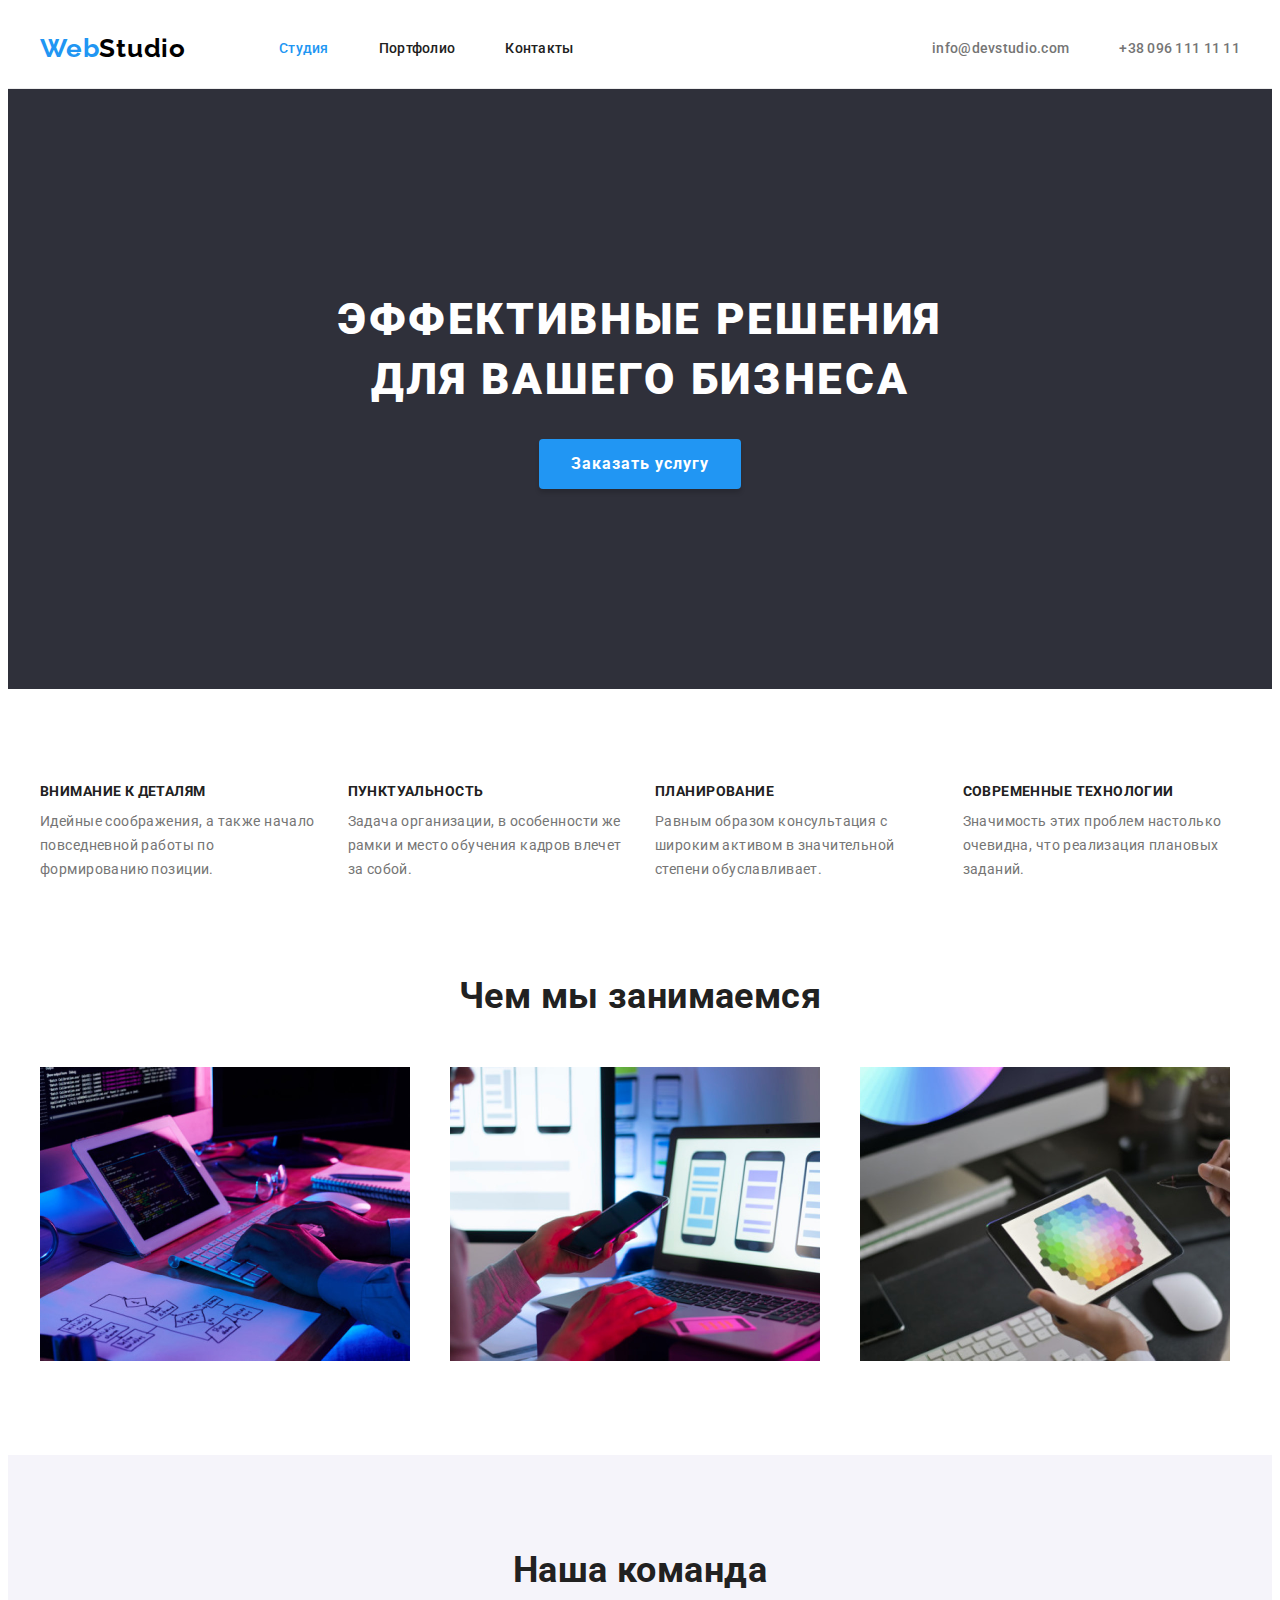
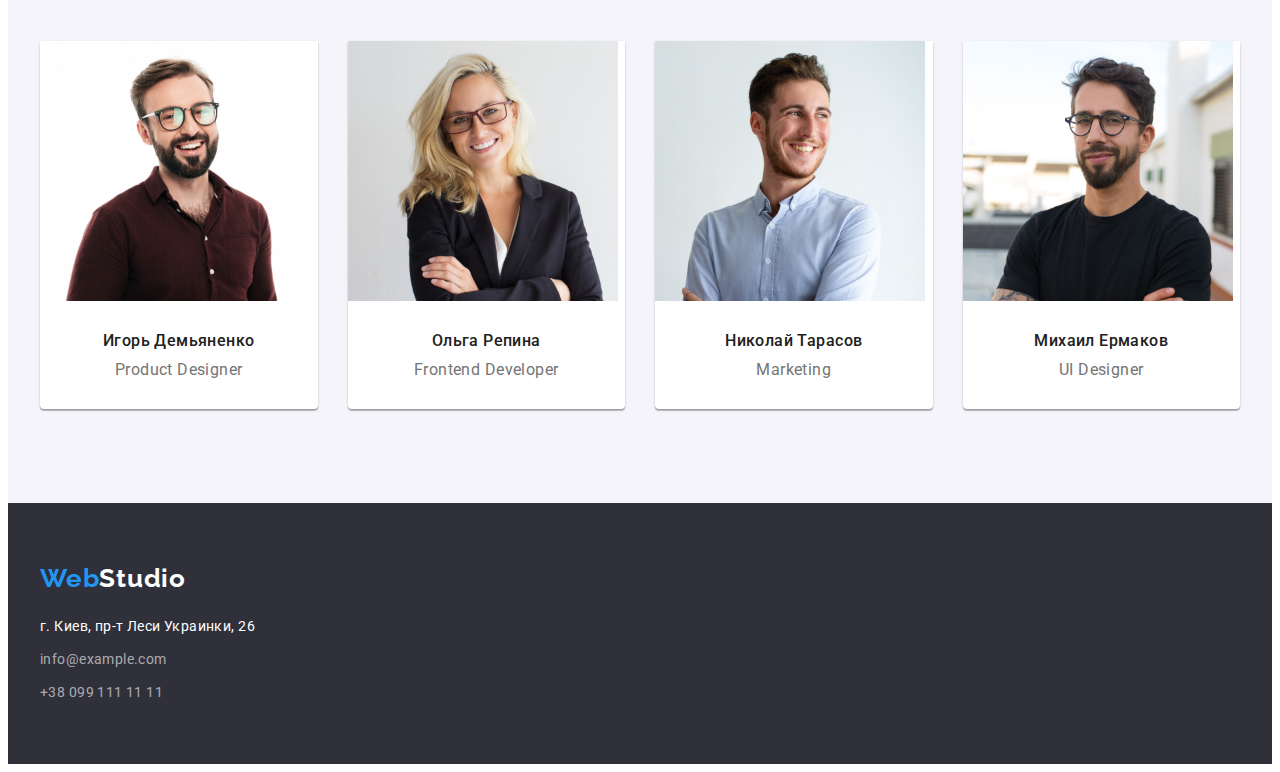
==== index.html @ 58a0e92a "Initial commit" ====
<!DOCTYPE html>
<html lang="ru">
  <head>
    <meta charset="UTF-8" />
    <meta http-equiv="X-UA-Compatible" content="IE=edge" />
    <meta name="viewport" content="width=device-width, initial-scale=1.0" />
    <title>WebStudio</title>
    <!-- Fonts -->
    <link rel="preconnect" href="https://fonts.googleapis.com" />
    <link rel="preconnect" href="https://fonts.gstatic.com" crossorigin />
    <link
      href="https://fonts.googleapis.com/css2?family=Raleway:wght@700&family=Roboto:wght@400;500;700;900&display=swap"
      rel="stylesheet"
    />
    <!-- Normalize -->
    <link
      rel="stylesheet"
      href="https://cdnjs.cloudflare.com/ajax/libs/modern-normalize/1.1.0/modern-normalize.min.css"
      integrity="sha512-wpPYUAdjBVSE4KJnH1VR1HeZfpl1ub8YT/NKx4PuQ5NmX2tKuGu6U/JRp5y+Y8XG2tV+wKQpNHVUX03MfMFn9Q=="
      crossorigin="anonymous"
      referrerpolicy="no-referrer"
    />
    <!-- Custom styles -->
    <link rel="stylesheet" href="./css/styles.css" />
  </head>
  <body>
    <!-- Header section -->
    <header class="header">
      <div class="container header-container">
        <a href="./index.html" lang="en" class="logo link"
          >Web<span class="logo-black">Studio</span></a
        >
        <nav class="header-nav">
          <ul class="nav-list list">
            <li class="header-item">
              <a href="./index.html" class="header-link header-link-current link">Студия</a>
            </li>
            <li class="header-item">
              <a href="./portfolio.html" class="header-link link">Портфолио</a>
            </li>
            <li class="header-item"><a href="" class="header-link link">Контакты</a></li>
          </ul>
        </nav>
        <ul class="contact-list list">
          <li class="header-contact">
            <a href="mailto:info@devstudio.com" class="link">info@devstudio.com</a>
          </li>
          <li class="header-contact">
            <a href="tel:+380961111111" class="link">+38 096 111 11 11</a>
          </li>
        </ul>
      </div>
    </header>
    <!-- Main section -->
    <main>
      <!-- Hero section -->
      <section class="hero">
        <div class="container">
          <h1 class="hero-title">Эффективные решения для вашего бизнеса</h1>
          <button type="button" class="hero-btn btn">Заказать услугу</button>
        </div>
      </section>
      <!-- About section -->
      <section class="about section">
        <div class="container">
          <h2 class="section-title visually-hidden">Сильные качества</h2>
          <ul class="about-list list card-set">
            <li class="about-item card-item">
              <h3 class="about-uppertitle">Внимание к деталям</h3>
              <p class="about-text">
                Идейные соображения, а также начало повседневной работы по формированию позиции.
              </p>
            </li>
            <li class="about-item card-item">
              <h3 class="about-uppertitle">Пунктуальность</h3>
              <p class="about-text">
                Задача организации, в особенности же рамки и место обучения кадров влечет за собой.
              </p>
            </li>
            <li class="about-item card-item">
              <h3 class="about-uppertitle">Планирование</h3>
              <p class="about-text">
                Равным образом консультация с широким активом в значительной степени обуславливает.
              </p>
            </li>
            <li class="about-item card-item">
              <h3 class="about-uppertitle">Современные технологии</h3>
              <p class="about-text">
                Значимость этих проблем настолько очевидна, что реализация плановых заданий.
              </p>
            </li>
          </ul>
        </div>
      </section>
      <!-- Work section -->
      <section class="work section">
        <div class="container">
          <h2 class="section-title">Чем мы занимаемся</h2>
          <ul class="work-list list card-set">
            <li class="work-item card-item">
              <img
                src="./images/work/box1.jpg"
                alt="Написание программного кода"
                width="370"
                height="294"
                class="work-img"
              />
            </li>
            <li class="work-item card-item">
              <img
                src="./images/work/box2.jpg"
                alt="Разработка мобильных приложений"
                width="370"
                height="294"
                class="work-img"
              />
            </li>
            <li class="work-item card-item">
              <img
                src="./images/work/box3.jpg"
                alt="дизайнерский подбор цветового решения"
                width="370"
                height="294"
                class="work-img"
              />
            </li>
          </ul>
        </div>
      </section>
      <!-- Team section -->
      <section class="team section">
        <div class="container">
          <h2 class="section-title team-title">Наша команда</h2>
          <ul class="team-list list card-set">
            <li class="team-item card-item">
              <img
                src="./images/team/igor.jpg"
                alt="Игорь Демьяненко"
                width="270"
                height="260"
                class="team-img"
              />
              <div class="team-wrapper">
                <h3 class="team-uppertitle">Игорь Демьяненко</h3>
                <p lang="en" class="team-text">Product Designer</p>
              </div>
            </li>
            <li class="team-item card-item">
              <img
                src="./images/team/olga.jpg"
                alt="Ольга Репина"
                width="270"
                height="260"
                class="team-img"
              />
              <div class="team-wrapper">
                <h3 class="team-uppertitle">Ольга Репина</h3>
                <p lang="en" class="team-text">Frontend Developer</p>
              </div>
            </li>
            <li class="team-item card-item">
              <img
                src="./images/team/nikolai.jpg"
                alt="Николай Тарасов"
                width="270"
                height="260"
                class="team-img"
              />
              <div class="team-wrapper">
                <h3 class="team-uppertitle">Николай Тарасов</h3>
                <p lang="en" class="team-text">Marketing</p>
              </div>
            </li>
            <li class="team-item card-item">
              <img
                src="./images/team/mihail.jpg"
                alt="Михаил Ермаков"
                width="270"
                height="260"
                class="team-img"
              />
              <div class="team-wrapper">
                <h3 class="team-uppertitle">Михаил Ермаков</h3>
                <p lang="en" class="team-text">UI Designer</p>
              </div>
            </li>
          </ul>
        </div>
      </section>
    </main>
    <!-- Footer section -->
    <footer class="footer">
      <div class="container">
        <a href="./index.html" lang="en" class="logo link logo-footer"
          >Web<span class="logo-white">Studio</span></a
        >
        <address class="address">
          <ul class="address-list list">
            <li class="address-item">
              <a
                href="https://goo.gl/maps/ze5Cd1obeBFwj9Hn6"
                target="_blank"
                rel="noopener noreferrer nofollow"
                class="address-link link"
                >г. Киев, пр-т Леси Украинки, 26</a
              >
            </li>
            <li class="address-item">
              <a href="mailto:info@example.com" class="address-contact link">info@example.com</a>
            </li>
            <li class="address-item">
              <a href="tel:+380991111111" class="address-contact link">+38 099 111 11 11</a>
            </li>
          </ul>
        </address>
      </div>
    </footer>
  </body>
</html>
---- css/styles.css ----
:root {
  /* Fonts */
  --main-font: 'Roboto', sans-serif;
  --secondary-font: 'Raleway', sans-serif;
  /* Text colors */
  --main-txt-cl: #212121;
  --accent-txt-cl: #2196f3;
  --grey-txt-cl: #757575;
  --wh-txt-cl: #ffffff;
  --bl-txt-cl: #000000;
  --address-cl: rgba(255, 255, 255, 0.6);
  /* Bg colors */
  --dark-bg-cl: #2f303a;
  --grey-bg-cl: #f5f4fa;
  /* Border */
  --border-cl: #ececec;
  --border-sec-cl: #eeeeee;
  /* Others */
  --indent: 30px;
  --items: 4;
}

/* Html */
/* html {
  box-sizing: border-box;
}

*,
*::before,
*::after {
  box-sizing: inherit;
} */

/* Body */
body {
  font-family: var(--main-font);

  color: var(--main-txt-cl);

  font-weight: 400;
  font-size: 14px;
  line-height: calc(24 / 14);
  letter-spacing: 0.03em;

  color: var(--grey-txt-cl);
}

/* Reset style */
.link {
  text-decoration: none;
  color: currentColor;
}

.list {
  list-style: none;
}

h1,
h2,
h3,
h4,
h5,
h6,
p {
  margin: 0;
}

ul,
ol {
  margin: 0;
  padding: 0;
}

img {
  display: block;
  max-width: 100%;
  height: auto;
}

.section {
  padding-top: 94px;
  padding-bottom: 94px;
}

.section-title {
  font-weight: 700;
  font-size: 36px;
  line-height: calc(42 / 36);

  text-align: center;

  color: var(--main-txt-cl);

  margin-bottom: 50px;
}

.container {
  width: 1200px;
  padding-left: 15px;
  padding-right: 15px;
  margin-left: auto;
  margin-right: auto;
}

/* Button styles */

.btn {
  font-family: inherit;
  font-size: 16px;
  cursor: pointer;
  border: none;
}

.btn:hover,
.btn:focus {
  color: var(--wh-txt-cl);
  background-color: var(--accent-txt-cl);
}

.card-set {
  display: flex;
  align-items: center;
  flex-wrap: wrap;
  gap: var(--indent);
}

.card-item {
  flex-basis: calc((100% - var(--indent) * (var(--items) - 1)) / var(--items));
}

/* Logo */
.logo {
  font-family: 'Raleway';
  font-style: normal;
  font-weight: 700;
  font-size: 26px;
  line-height: 31px;
  letter-spacing: 0.03em;
  color: var(--accent-txt-cl);
}

.logo-black {
  color: var(--bl-txt-cl);
}

.logo-white {
  color: var(--wh-txt-cl);
}

/* Header section */
header.header {
  font-weight: 500;
  line-height: calc(16 / 14);
  letter-spacing: 0.02em;
  border-bottom: 1px solid var(--border-cl);
}

.header .logo {
  margin-right: 93px;
}

.header-link {
  display: flex;
  align-items: center;
  padding-top: 32px;
  padding-bottom: 32px;
  color: var(--main-txt-cl);
}

.header-link:hover,
.header-link:focus {
  color: var(--accent-txt-cl);
}

.header-link-current {
  color: var(--accent-txt-cl);
}

.header-contact:hover,
.header-contact:focus {
  color: var(--accent-txt-cl);
}

.header-container {
  display: flex;
  align-items: center;
}

.header-nav {
  display: flex;
  align-items: center;
}

.nav-list {
  display: flex;
  align-items: center;
  gap: 50px;
}

.contact-list {
  display: flex;
  align-items: center;
  margin-left: auto;
  gap: 50px;
}

.header-contact {
  padding-top: 32px;
  padding-bottom: 32px;
}

/* Main */

/* Hero section */
.hero {
  background-color: var(--dark-bg-cl);
  text-align: center;
  padding-top: 200px;
  padding-bottom: 200px;
}

.hero-title {
  margin-left: auto;
  margin-right: auto;
  font-weight: 900;
  font-size: 44px;
  line-height: calc(60 / 44);
  text-align: center;
  letter-spacing: 0.06em;
  text-transform: uppercase;
  color: var(--wh-txt-cl);
  max-width: 696px;
  margin-bottom: 30px;
}

.hero-btn {
  margin-left: auto;
  margin-right: auto;
  padding: 10px 32px;
  font-weight: 700;
  line-height: calc(30 / 16);
  display: flex;
  align-items: center;
  text-align: center;
  letter-spacing: 0.06em;
  color: #ffffff;
  background-color: var(--accent-txt-cl);
  box-shadow: 0px 4px 4px rgba(0, 0, 0, 0.15);
  border-radius: 4px;
}

/* About section */
.visually-hidden {
  position: absolute;
  white-space: nowrap;
  width: 1px;
  height: 1px;
  overflow: hidden;
  border: 0;
  padding: 0;
  clip: rect(0 0 0 0);
  clip-path: inset(50%);
  margin: -1px;
}

.about-uppertitle {
  font-weight: 700;
  font-size: 14px;
  line-height: calc(16 / 14);
  text-transform: uppercase;
  color: var(--main-txt-cl);
  margin-bottom: 10px;
}

/* Work section */
.work {
  padding-top: 0;
}

.work-item {
  --items: 3;
}

/*  Team section */
.team {
  background-color: var(--grey-bg-cl);
  padding-top: 94px;
  padding-bottom: 94px;
}

.team-title {
  margin-bottom: 50px;
}

.team-item {
  background-color: var(--wh-txt-cl);
  box-shadow: 0px 1px 3px rgba(0, 0, 0, 0.12), 0px 1px 1px rgba(0, 0, 0, 0.14),
    0px 2px 1px rgba(0, 0, 0, 0.2);
  border-radius: 0px 0px 4px 4px;
}

.team-wrapper {
  padding: 30px;
}

.team-text,
.team-uppertitle {
  font-size: 16px;
  line-height: calc(19 / 16);
  text-align: center;
}

.team-uppertitle {
  font-weight: 500;
  color: var(--main-txt-cl);
  margin-bottom: 10px;
}

/* Footer section */
.footer {
  background-color: var(--dark-bg-cl);
  padding-top: 60px;
  padding-bottom: 60px;
}

.logo-footer {
  display: inline-block;
  margin-bottom: 20px;
}

address {
  display: block;
  font-style: normal;

  /* margin-top: 20px; */
}

.address-item {
  color: var(--wh-txt-cl);
}

.address-item {
  margin-bottom: 9px;
}

.address-item:last-child {
  margin-bottom: 0;
}

.address-contact {
  color: var(--address-cl);
}

/* Portfolio */

/* Filter section */
.filter-list {
  display: flex;
  align-items: center;
  justify-content: center;
  gap: 8px;
  margin-bottom: 50px;
}

.filter-btn {
  padding: 6px 22px;
  font-weight: 500;
  line-height: calc(26 / 16);
  text-align: center;
  letter-spacing: 0.03em;
  color: var(--main-txt-cl);
  background-color: var(--grey-bg-cl);
  border-radius: 4px;
}

.filter-btn:hover,
.filter-btn:focus {
  color: var(--wh-txt-cl);
  background: var(--accent-txt-cl);
  box-shadow: 0px 3px 1px rgba(0, 0, 0, 0.1), 0px 1px 2px rgba(0, 0, 0, 0.08),
    0px 2px 2px rgba(0, 0, 0, 0.12);
  border-radius: 4px;
}

/* Project */

.project-item {
  width: 370px;
  --items: 3;
}

.project-wrapper {
  padding: 20px 24px;
  background: var(--wh-txt-cl);
  border: 1px solid var(--border-sec-cl);
}

.project-title {
  font-weight: 700;
  font-size: 18px;
  line-height: 36px;
  letter-spacing: 0.06em;
  color: var(--main-txt-cl);
  margin-bottom: 4px;
}

.project-uppertitle {
  font-size: 16px;
  line-height: calc(30 / 16);
}
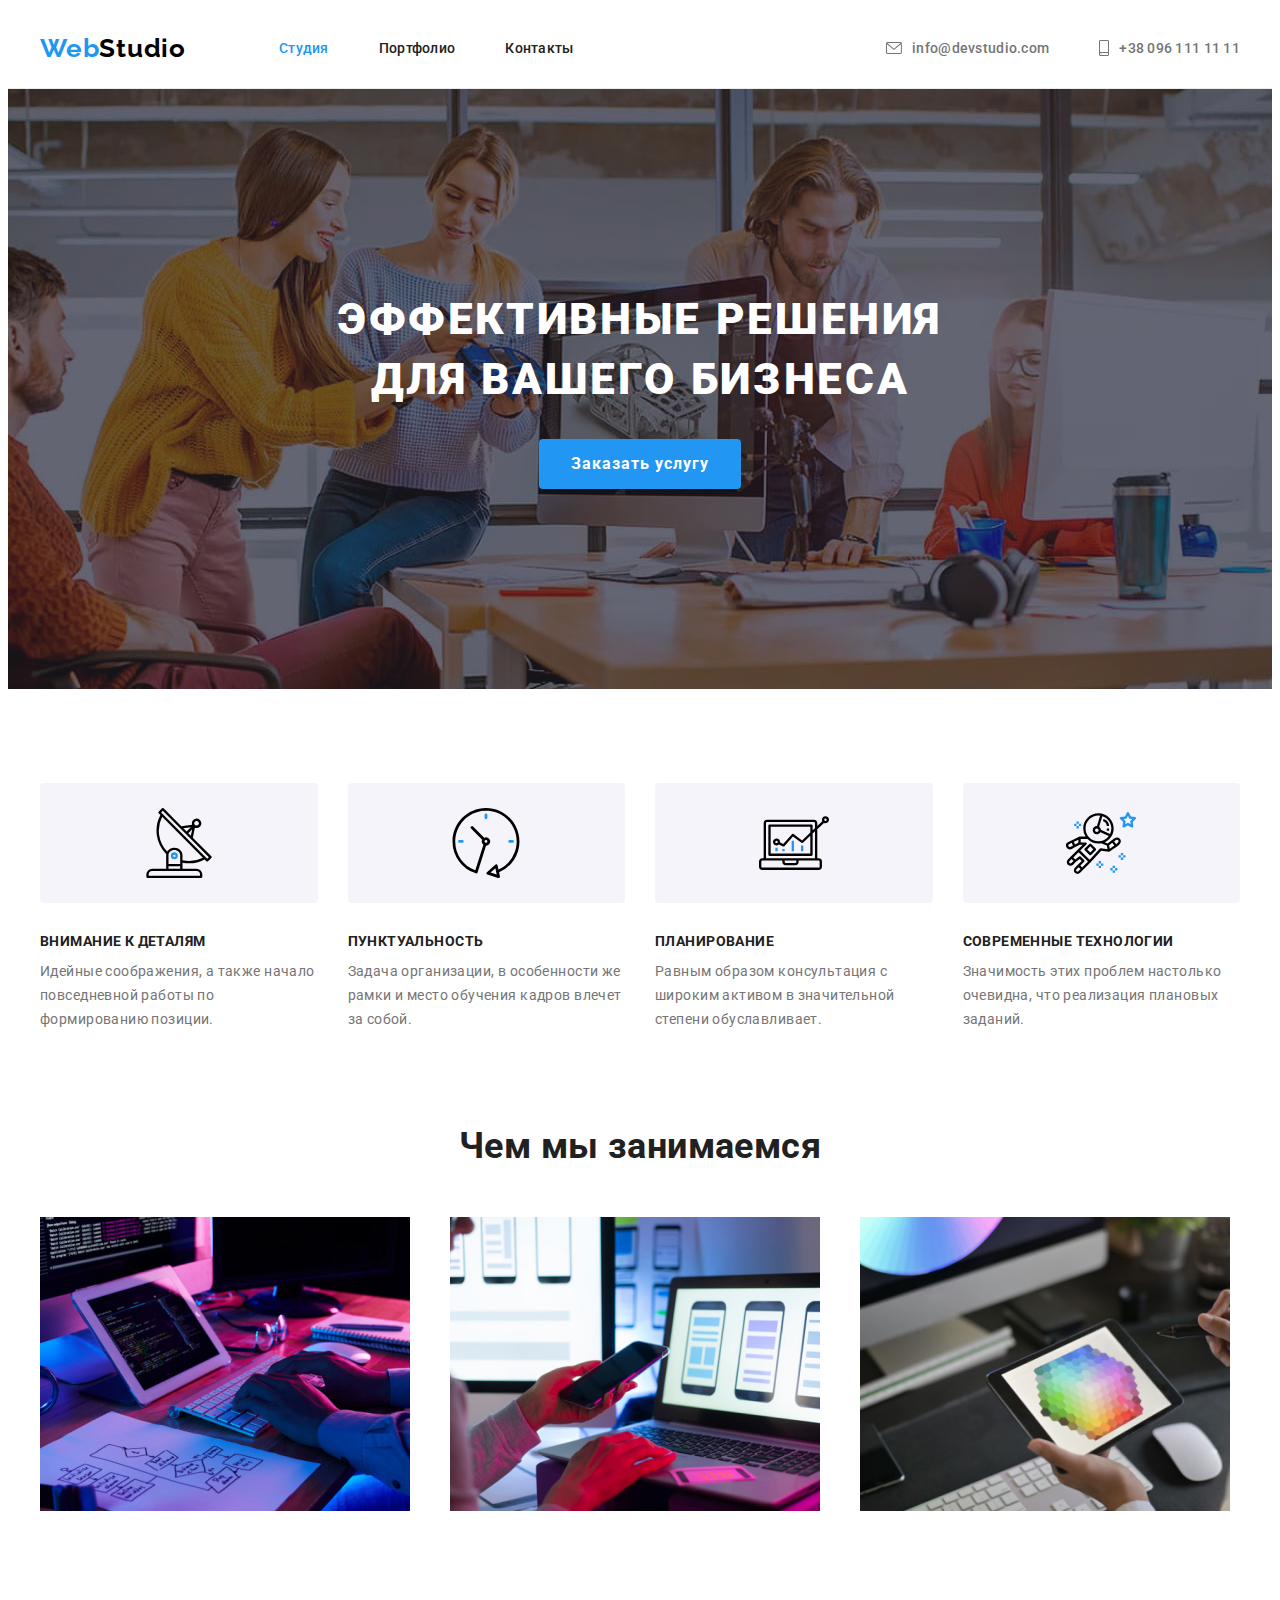
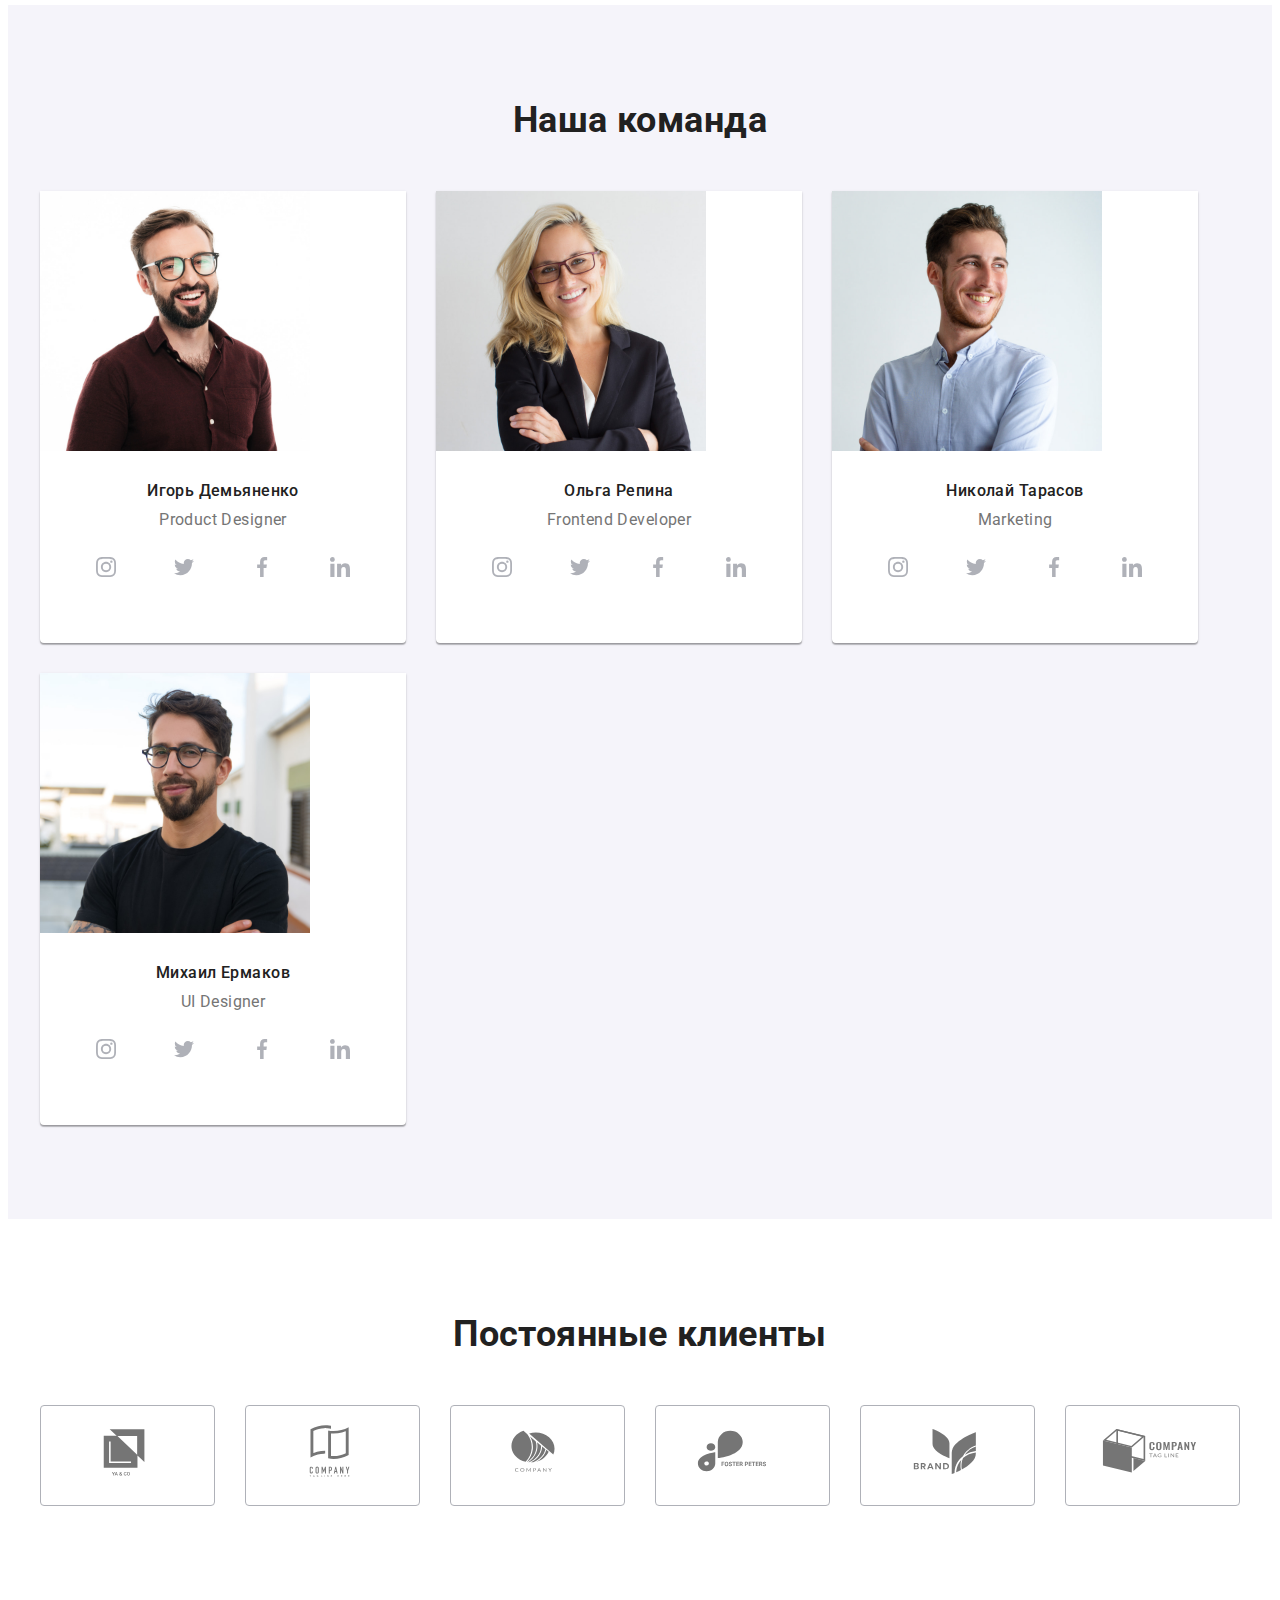
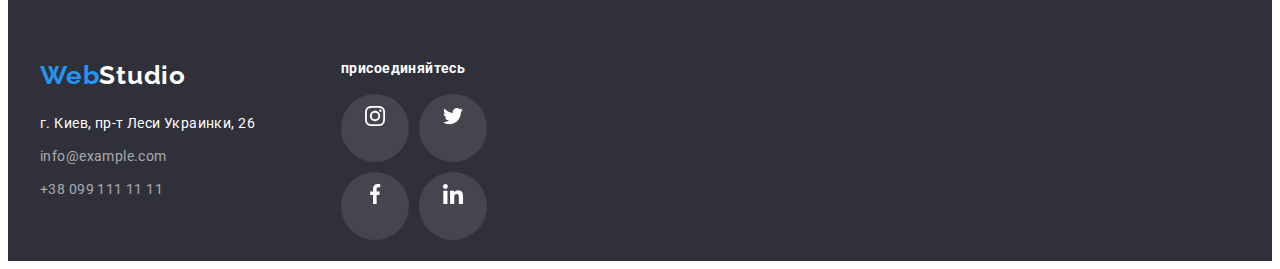
==== commit ff66aeef: "create svg-sprite + update html & css" ====
--- a/index.html
+++ b/index.html
@@ -1,209 +1,380 @@
 <!DOCTYPE html>
 <html lang="ru">
-  <head>
-    <meta charset="UTF-8" />
-    <meta http-equiv="X-UA-Compatible" content="IE=edge" />
-    <meta name="viewport" content="width=device-width, initial-scale=1.0" />
-    <title>WebStudio</title>
-    <!-- Fonts -->
-    <link rel="preconnect" href="https://fonts.googleapis.com" />
-    <link rel="preconnect" href="https://fonts.gstatic.com" crossorigin />
-    <link
-      href="https://fonts.googleapis.com/css2?family=Raleway:wght@700&family=Roboto:wght@400;500;700;900&display=swap"
-      rel="stylesheet"
-    />
-    <!-- Normalize -->
-    <link
-      rel="stylesheet"
-      href="https://cdnjs.cloudflare.com/ajax/libs/modern-normalize/1.1.0/modern-normalize.min.css"
-      integrity="sha512-wpPYUAdjBVSE4KJnH1VR1HeZfpl1ub8YT/NKx4PuQ5NmX2tKuGu6U/JRp5y+Y8XG2tV+wKQpNHVUX03MfMFn9Q=="
-      crossorigin="anonymous"
-      referrerpolicy="no-referrer"
-    />
-    <!-- Custom styles -->
-    <link rel="stylesheet" href="./css/styles.css" />
-  </head>
-  <body>
-    <!-- Header section -->
-    <header class="header">
-      <div class="container header-container">
-        <a href="./index.html" lang="en" class="logo link"
-          >Web<span class="logo-black">Studio</span></a
-        >
-        <nav class="header-nav">
-          <ul class="nav-list list">
-            <li class="header-item">
-              <a href="./index.html" class="header-link header-link-current link">Студия</a>
-            </li>
-            <li class="header-item">
-              <a href="./portfolio.html" class="header-link link">Портфолио</a>
-            </li>
-            <li class="header-item"><a href="" class="header-link link">Контакты</a></li>
-          </ul>
-        </nav>
-        <ul class="contact-list list">
-          <li class="header-contact">
-            <a href="mailto:info@devstudio.com" class="link">info@devstudio.com</a>
-          </li>
-          <li class="header-contact">
-            <a href="tel:+380961111111" class="link">+38 096 111 11 11</a>
-          </li>
-        </ul>
-      </div>
-    </header>
-    <!-- Main section -->
-    <main>
-      <!-- Hero section -->
-      <section class="hero">
-        <div class="container">
-          <h1 class="hero-title">Эффективные решения для вашего бизнеса</h1>
-          <button type="button" class="hero-btn btn">Заказать услугу</button>
-        </div>
-      </section>
-      <!-- About section -->
-      <section class="about section">
-        <div class="container">
-          <h2 class="section-title visually-hidden">Сильные качества</h2>
-          <ul class="about-list list card-set">
-            <li class="about-item card-item">
-              <h3 class="about-uppertitle">Внимание к деталям</h3>
-              <p class="about-text">
-                Идейные соображения, а также начало повседневной работы по формированию позиции.
-              </p>
-            </li>
-            <li class="about-item card-item">
-              <h3 class="about-uppertitle">Пунктуальность</h3>
-              <p class="about-text">
-                Задача организации, в особенности же рамки и место обучения кадров влечет за собой.
-              </p>
-            </li>
-            <li class="about-item card-item">
-              <h3 class="about-uppertitle">Планирование</h3>
-              <p class="about-text">
-                Равным образом консультация с широким активом в значительной степени обуславливает.
-              </p>
-            </li>
-            <li class="about-item card-item">
-              <h3 class="about-uppertitle">Современные технологии</h3>
-              <p class="about-text">
-                Значимость этих проблем настолько очевидна, что реализация плановых заданий.
-              </p>
-            </li>
-          </ul>
-        </div>
-      </section>
-      <!-- Work section -->
-      <section class="work section">
-        <div class="container">
-          <h2 class="section-title">Чем мы занимаемся</h2>
-          <ul class="work-list list card-set">
-            <li class="work-item card-item">
-              <img
-                src="./images/work/box1.jpg"
-                alt="Написание программного кода"
-                width="370"
-                height="294"
-                class="work-img"
-              />
-            </li>
-            <li class="work-item card-item">
-              <img
-                src="./images/work/box2.jpg"
-                alt="Разработка мобильных приложений"
-                width="370"
-                height="294"
-                class="work-img"
-              />
-            </li>
-            <li class="work-item card-item">
-              <img
-                src="./images/work/box3.jpg"
-                alt="дизайнерский подбор цветового решения"
-                width="370"
-                height="294"
-                class="work-img"
-              />
-            </li>
-          </ul>
-        </div>
-      </section>
-      <!-- Team section -->
-      <section class="team section">
-        <div class="container">
-          <h2 class="section-title team-title">Наша команда</h2>
-          <ul class="team-list list card-set">
-            <li class="team-item card-item">
-              <img
-                src="./images/team/igor.jpg"
-                alt="Игорь Демьяненко"
-                width="270"
-                height="260"
-                class="team-img"
-              />
-              <div class="team-wrapper">
-                <h3 class="team-uppertitle">Игорь Демьяненко</h3>
-                <p lang="en" class="team-text">Product Designer</p>
-              </div>
-            </li>
-            <li class="team-item card-item">
-              <img
-                src="./images/team/olga.jpg"
-                alt="Ольга Репина"
-                width="270"
-                height="260"
-                class="team-img"
-              />
-              <div class="team-wrapper">
-                <h3 class="team-uppertitle">Ольга Репина</h3>
-                <p lang="en" class="team-text">Frontend Developer</p>
-              </div>
-            </li>
-            <li class="team-item card-item">
-              <img
-                src="./images/team/nikolai.jpg"
-                alt="Николай Тарасов"
-                width="270"
-                height="260"
-                class="team-img"
-              />
-              <div class="team-wrapper">
-                <h3 class="team-uppertitle">Николай Тарасов</h3>
-                <p lang="en" class="team-text">Marketing</p>
-              </div>
-            </li>
-            <li class="team-item card-item">
-              <img
-                src="./images/team/mihail.jpg"
-                alt="Михаил Ермаков"
-                width="270"
-                height="260"
-                class="team-img"
-              />
-              <div class="team-wrapper">
-                <h3 class="team-uppertitle">Михаил Ермаков</h3>
-                <p lang="en" class="team-text">UI Designer</p>
-              </div>
-            </li>
-          </ul>
-        </div>
-      </section>
-    </main>
-    <!-- Footer section -->
-    <footer class="footer">
+
+<head>
+  <meta charset="UTF-8" />
+  <meta http-equiv="X-UA-Compatible" content="IE=edge" />
+  <meta name="viewport" content="width=device-width, initial-scale=1.0" />
+  <title>WebStudio</title>
+  <!-- Fonts -->
+  <link rel="preconnect" href="https://fonts.googleapis.com" />
+  <link rel="preconnect" href="https://fonts.gstatic.com" crossorigin />
+  <link href="https://fonts.googleapis.com/css2?family=Raleway:wght@700&family=Roboto:wght@400;500;700;900&display=swap"
+    rel="stylesheet" />
+  <!-- Normalize -->
+  <link rel="stylesheet" href="https://cdnjs.cloudflare.com/ajax/libs/modern-normalize/1.1.0/modern-normalize.min.css"
+    integrity="sha512-wpPYUAdjBVSE4KJnH1VR1HeZfpl1ub8YT/NKx4PuQ5NmX2tKuGu6U/JRp5y+Y8XG2tV+wKQpNHVUX03MfMFn9Q=="
+    crossorigin="anonymous" referrerpolicy="no-referrer" />
+  <!-- Custom styles -->
+  <link rel="stylesheet" href="./css/styles.css" />
+</head>
+
+<body>
+  <!-- Header section -->
+  <header class="header">
+    <div class="container header-container">
+      <a href="./index.html" lang="en" class="logo link">Web<span class="logo-black">Studio</span></a>
+      <nav class="header-nav">
+        <ul class="nav-list list">
+          <li class="header-item">
+            <a href="./index.html" class="header-link header-link-current link">Студия</a>
+          </li>
+          <li class="header-item">
+            <a href="./portfolio.html" class="header-link link">Портфолио</a>
+          </li>
+          <li class="header-item"><a href="" class="header-link link">Контакты</a></li>
+        </ul>
+      </nav>
+      <ul class="contact-list list">
+        <li class="header-contact">
+          <a href="mailto:info@devstudio.com" class="header-contact-link link">
+            <svg width="16" height="12" class="header-icon">
+              <use href="./images/symbol-defs.svg#mail"></use>
+            </svg>info@devstudio.com
+          </a>
+        </li>
+        <li class="header-contact">
+          <a href="tel:+380961111111" class="header-contact-link link">
+            <svg width="10" height="16" class="header-icon">
+              <use href="./images/symbol-defs.svg#phone"></use>
+            </svg>+38 096 111 11 11
+          </a>
+        </li>
+      </ul>
+    </div>
+  </header>
+  <!-- Main section -->
+  <main>
+    <!-- Hero section -->
+    <section class="hero">
       <div class="container">
-        <a href="./index.html" lang="en" class="logo link logo-footer"
-          >Web<span class="logo-white">Studio</span></a
-        >
+        <h1 class="hero-title">Эффективные решения для вашего бизнеса</h1>
+        <button type="button" class="hero-btn btn">Заказать услугу</button>
+      </div>
+    </section>
+    <!-- About section -->
+    <section class="about section">
+      <div class="container">
+        <h2 class="section-title visually-hidden">Сильные качества</h2>
+        <ul class="about-list list card-set">
+          <li class="about-item card-item">
+            <div class="about-wrapper">
+              <svg width="70" height="70" class="about-icons">
+                <use href="./images/symbol-defs.svg#antenna"></use>
+              </svg>
+            </div>
+            <h3 class="about-uppertitle">Внимание к деталям</h3>
+            <p class="about-text">
+              Идейные соображения, а также начало повседневной работы по формированию позиции.
+            </p>
+          </li>
+          <li class="about-item card-item">
+            <div class="about-wrapper">
+              <svg width="70" height="70" class="about-icons">
+                <use href="./images/symbol-defs.svg#clock"></use>
+              </svg>
+            </div>
+            <h3 class="about-uppertitle">Пунктуальность</h3>
+            <p class="about-text">
+              Задача организации, в особенности же рамки и место обучения кадров влечет за собой.
+            </p>
+          </li>
+          <li class="about-item card-item">
+            <div class="about-wrapper">
+              <svg width="70" height="70" class="about-icons">
+                <use href="./images/symbol-defs.svg#diagram"></use>
+              </svg>
+            </div>
+            <h3 class="about-uppertitle">Планирование</h3>
+            <p class="about-text">
+              Равным образом консультация с широким активом в значительной степени обуславливает.
+            </p>
+          </li>
+          <li class="about-item card-item">
+            <div class="about-wrapper">
+              <svg width="70" height="70" class="about-icons">
+                <use href="./images/symbol-defs.svg#astronaut"></use>
+              </svg>
+            </div>
+            <h3 class="about-uppertitle">Современные технологии</h3>
+            <p class="about-text">
+              Значимость этих проблем настолько очевидна, что реализация плановых заданий.
+            </p>
+          </li>
+        </ul>
+      </div>
+    </section>
+    <!-- Work section -->
+    <section class="work section">
+      <div class="container">
+        <h2 class="section-title">Чем мы занимаемся</h2>
+        <ul class="work-list list card-set">
+          <li class="work-item card-item">
+            <img src="./images/work/box1.jpg" alt="Написание программного кода" width="370" height="294"
+              class="work-img" />
+          </li>
+          <li class="work-item card-item">
+            <img src="./images/work/box2.jpg" alt="Разработка мобильных приложений" width="370" height="294"
+              class="work-img" />
+          </li>
+          <li class="work-item card-item">
+            <img src="./images/work/box3.jpg" alt="дизайнерский подбор цветового решения" width="370" height="294"
+              class="work-img" />
+          </li>
+        </ul>
+      </div>
+    </section>
+    <!-- Team section -->
+    <section class="team section">
+      <div class="container">
+        <h2 class="section-title team-title">Наша команда</h2>
+        <ul class="team-list list card-set">
+          <li class="team-item card-item">
+            <img src="./images/team/igor.jpg" alt="Игорь Демьяненко" width="270" height="260" class="team-img" />
+            <div class="team-wrapper">
+              <h3 class="team-uppertitle">Игорь Демьяненко</h3>
+              <p lang="en" class="team-text">Product Designer</p>
+            </div>
+            <div class="team-icons">
+              <ul class="socials list">
+                <li class="socials-item">
+                  <a href="" class="link socials-link" target="_blank" rel="noopener noreferrer nofollow"
+                    aria-label="instagram">
+                    <svg width="20" height="20" class="social-icon">
+                      <use href="./images/symbol-defs.svg#instagram"></use>
+                    </svg>
+                  </a>
+                </li>
+                <li class="socials-item">
+                  <a href="" class="link socials-link" target="_blank" rel="noopener noreferrer nofollow"
+                    aria-label="twitter">
+                    <svg width="20" height="20" class="social-icon">
+                      <use href="./images/symbol-defs.svg#twitter"></use>
+                    </svg>
+                  </a>
+                </li>
+                <li class="socials-item">
+                  <a href="" class="link socials-link" target="_blank" rel="noopener noreferrer nofollow"
+                    aria-label="facebook">
+                    <svg width="20" height="20" class="social-icon">
+                      <use href="./images/symbol-defs.svg#facebook"></use>
+                    </svg>
+                  </a>
+                </li>
+                <li class="socials-item">
+                  <a href="" class="link socials-link" target="_blank" rel="noopener noreferrer nofollow"
+                    aria-label="linkedin">
+                    <svg width="20" height="20" class="social-icon">
+                      <use href="./images/symbol-defs.svg#linkedin"></use>
+                    </svg>
+                  </a>
+                </li>
+              </ul>
+            </div>
+          </li>
+          <li class="team-item card-item">
+            <img src="./images/team/olga.jpg" alt="Ольга Репина" width="270" height="260" class="team-img" />
+            <div class="team-wrapper">
+              <h3 class="team-uppertitle">Ольга Репина</h3>
+              <p lang="en" class="team-text">Frontend Developer</p>
+            </div>
+            <div class="team-icons">
+              <ul class="socials list">
+                <li class="socials-item">
+                  <a href="" class="link socials-link" target="_blank" rel="noopener noreferrer nofollow"
+                    aria-label="instagram">
+                    <svg width="20" height="20" class="social-icon">
+                      <use href="./images/symbol-defs.svg#instagram"></use>
+                    </svg>
+                  </a>
+                </li>
+                <li class="socials-item">
+                  <a href="" class="link socials-link" target="_blank" rel="noopener noreferrer nofollow"
+                    aria-label="twitter">
+                    <svg width="20" height="20" class="social-icon">
+                      <use href="./images/symbol-defs.svg#twitter"></use>
+                    </svg>
+                  </a>
+                </li>
+                <li class="socials-item">
+                  <a href="" class="link socials-link" target="_blank" rel="noopener noreferrer nofollow"
+                    aria-label="facebook">
+                    <svg width="20" height="20" class="social-icon">
+                      <use href="./images/symbol-defs.svg#facebook"></use>
+                    </svg>
+                  </a>
+                </li>
+                <li class="socials-item">
+                  <a href="" class="link socials-link" target="_blank" rel="noopener noreferrer nofollow"
+                    aria-label="linkedin">
+                    <svg width="20" height="20" class="social-icon">
+                      <use href="./images/symbol-defs.svg#linkedin"></use>
+                    </svg>
+                  </a>
+                </li>
+              </ul>
+            </div>
+          </li>
+          <li class="team-item card-item">
+            <img src="./images/team/nikolai.jpg" alt="Николай Тарасов" width="270" height="260" class="team-img" />
+            <div class="team-wrapper">
+              <h3 class="team-uppertitle">Николай Тарасов</h3>
+              <p lang="en" class="team-text">Marketing</p>
+            </div>
+            <div class="team-icons">
+              <ul class="socials list">
+                <li class="socials-item">
+                  <a href="" class="link socials-link" target="_blank" rel="noopener noreferrer nofollow"
+                    aria-label="instagram">
+                    <svg width="20" height="20" class="social-icon">
+                      <use href="./images/symbol-defs.svg#instagram"></use>
+                    </svg>
+                  </a>
+                </li>
+                <li class="socials-item">
+                  <a href="" class="link socials-link" target="_blank" rel="noopener noreferrer nofollow"
+                    aria-label="twitter">
+                    <svg width="20" height="20" class="social-icon">
+                      <use href="./images/symbol-defs.svg#twitter"></use>
+                    </svg>
+                  </a>
+                </li>
+                <li class="socials-item">
+                  <a href="" class="link socials-link" target="_blank" rel="noopener noreferrer nofollow"
+                    aria-label="facebook">
+                    <svg width="20" height="20" class="social-icon">
+                      <use href="./images/symbol-defs.svg#facebook"></use>
+                    </svg>
+                  </a>
+                </li>
+                <li class="socials-item">
+                  <a href="" class="link socials-link" target="_blank" rel="noopener noreferrer nofollow"
+                    aria-label="linkedin">
+                    <svg width="20" height="20" class="social-icon">
+                      <use href="./images/symbol-defs.svg#linkedin"></use>
+                    </svg>
+                  </a>
+                </li>
+              </ul>
+            </div>
+          </li>
+          <li class="team-item card-item">
+            <img src="./images/team/mihail.jpg" alt="Михаил Ермаков" width="270" height="260" class="team-img" />
+            <div class="team-wrapper">
+              <h3 class="team-uppertitle">Михаил Ермаков</h3>
+              <p lang="en" class="team-text">UI Designer</p>
+            </div>
+            <div class="team-icons">
+              <ul class="socials list">
+                <li class="socials-item">
+                  <a href="" class="link socials-link" target="_blank" rel="noopener noreferrer nofollow"
+                    aria-label="instagram">
+                    <svg width="20" height="20" class="social-icon">
+                      <use href="./images/symbol-defs.svg#instagram"></use>
+                    </svg>
+                  </a>
+                </li>
+                <li class="socials-item">
+                  <a href="" class="link socials-link" target="_blank" rel="noopener noreferrer nofollow"
+                    aria-label="twitter">
+                    <svg width="20" height="20" class="social-icon">
+                      <use href="./images/symbol-defs.svg#twitter"></use>
+                    </svg>
+                  </a>
+                </li>
+                <li class="socials-item">
+                  <a href="" class="link socials-link" target="_blank" rel="noopener noreferrer nofollow"
+                    aria-label="facebook">
+                    <svg width="20" height="20" class="social-icon">
+                      <use href="./images/symbol-defs.svg#facebook"></use>
+                    </svg>
+                  </a>
+                </li>
+                <li class="socials-item">
+                  <a href="" class="link socials-link" target="_blank" rel="noopener noreferrer nofollow"
+                    aria-label="linkedin">
+                    <svg width="20" height="20" class="social-icon">
+                      <use href="./images/symbol-defs.svg#linkedin"></use>
+                    </svg>
+                  </a>
+                </li>
+              </ul>
+            </div>
+          </li>
+        </ul>
+      </div>
+    </section>
+    <!-- Clients section -->
+    <section class="clients section">
+      <div class="container">
+        <h2 class="section-title clients-title">Постоянные клиенты</h2>
+        <ul class="card-set list clients-list">
+          <li class="clients-item card-item">
+            <a href="" class="link">
+              <svg width="106" height="60" class="clients-icons">
+                <use href="./images/symbol-defs.svg#logo-1"></use>
+              </svg>
+            </a>
+          </li>
+          <li class="clients-item card-item">
+            <a href="" class="link">
+              <svg width="106" height="60" class="clients-icons">
+                <use href="./images/symbol-defs.svg#logo-2"></use>
+              </svg>
+            </a>
+          </li>
+          <li class="clients-item card-item">
+            <a href="" class="link">
+              <svg width="106" height="60" class="clients-icons">
+                <use href="./images/symbol-defs.svg#logo-3"></use>
+              </svg>
+            </a>
+          </li>
+          <li class="clients-item card-item">
+            <a href="" class="link">
+              <svg width="106" height="60" class="clients-icons">
+                <use href="./images/symbol-defs.svg#logo-4"></use>
+              </svg>
+            </a>
+          </li>
+          <li class="clients-item card-item">
+            <a href="" class="link">
+              <svg width="106" height="60" class="clients-icons">
+                <use href="./images/symbol-defs.svg#logo-5"></use>
+              </svg>
+            </a>
+          </li>
+          <li class="clients-item card-item">
+            <a href="" class="link">
+              <svg width="106" height="60" class="clients-icons">
+                <use href="./images/symbol-defs.svg#logo-6"></use>
+              </svg>
+            </a>
+          </li>
+        </ul>
+      </div>
+    </section>
+  </main>
+  <!-- Footer section -->
+  <footer class="footer">
+    <div class="container footer-container">
+      <div class="address-container">
+        <a href="./index.html" lang="en" class="logo link logo-footer">Web<span class="logo-white">Studio</span></a>
         <address class="address">
           <ul class="address-list list">
             <li class="address-item">
-              <a
-                href="https://goo.gl/maps/ze5Cd1obeBFwj9Hn6"
-                target="_blank"
-                rel="noopener noreferrer nofollow"
-                class="address-link link"
-                >г. Киев, пр-т Леси Украинки, 26</a
-              >
+              <a href="https://goo.gl/maps/ze5Cd1obeBFwj9Hn6" target="_blank" rel="noopener noreferrer nofollow"
+                class="address-link link">г. Киев, пр-т Леси Украинки, 26</a>
             </li>
             <li class="address-item">
               <a href="mailto:info@example.com" class="address-contact link">info@example.com</a>
@@ -214,6 +385,45 @@
           </ul>
         </address>
       </div>
-    </footer>
-  </body>
-</html>
+      <div class="footer-socials">
+        <h2 class="section-title footer-socials-title">присоединяйтесь</h2>
+        <ul class="footer-socials list">
+          <li class="footer-socials-item">
+            <a href="" class="link footer-socials-link" target="_blank" rel="noopener noreferrer nofollow"
+              aria-label="instagram">
+              <svg width="20" height="20" class="footer-social-icon">
+                <use href="./images/symbol-defs.svg#instagram"></use>
+              </svg>
+            </a>
+          </li>
+          <li class="footer-socials-item">
+            <a href="" class="link footer-socials-link" target="_blank" rel="noopener noreferrer nofollow"
+              aria-label="twitter">
+              <svg width="20" height="20" class="footer-social-icon">
+                <use href="./images/symbol-defs.svg#twitter"></use>
+              </svg>
+            </a>
+          </li>
+          <li class="footer-socials-item">
+            <a href="" class="link footer-socials-link" target="_blank" rel="noopener noreferrer nofollow"
+              aria-label="facebook">
+              <svg width="20" height="20" class="footer-social-icon">
+                <use href="./images/symbol-defs.svg#facebook"></use>
+              </svg>
+            </a>
+          </li>
+          <li class="footer-socials-item">
+            <a href="" class="link footer-socials-link" target="_blank" rel="noopener noreferrer nofollow"
+              aria-label="linkedin">
+              <svg width="20" height="20" class="footer-social-icon">
+                <use href="./images/symbol-defs.svg#linkedin"></use>
+              </svg>
+            </a>
+          </li>
+        </ul>
+      </div>
+    </div>
+  </footer>
+</body>
+
+</html>--- a/css/styles.css
+++ b/css/styles.css
@@ -8,6 +8,7 @@
   --grey-txt-cl: #757575;
   --wh-txt-cl: #ffffff;
   --bl-txt-cl: #000000;
+  --fill: #afb1b8;
   --address-cl: rgba(255, 255, 255, 0.6);
   /* Bg colors */
   --dark-bg-cl: #2f303a;
@@ -176,9 +177,18 @@
   color: var(--accent-txt-cl);
 }
 
+.header-icon {
+  fill: var(--grey-txt-cl);
+}
+
 .header-contact:hover,
 .header-contact:focus {
   color: var(--accent-txt-cl);
+  cursor: pointer;
+}
+
+.header-contact:hover .header-icon {
+  fill: var(--accent-txt-cl);
 }
 
 .header-container {
@@ -209,14 +219,24 @@
   padding-bottom: 32px;
 }
 
+.header-contact-link {
+  display: flex;
+  align-items: center;
+  gap: 10px;
+}
+
 /* Main */
 
 /* Hero section */
 .hero {
-  background-color: var(--dark-bg-cl);
+  /* background-color: var(--dark-bg-cl); */
   text-align: center;
   padding-top: 200px;
   padding-bottom: 200px;
+  background: linear-gradient(rgba(47, 48, 58, 0.4), rgba(47, 48, 58, 0.4)),
+    url(../images/background/hero-bg.jpg);
+  background-repeat: no-repeat;
+  background-position: center;
 }
 
 .hero-title {
@@ -272,6 +292,16 @@
   margin-bottom: 10px;
 }
 
+.about-wrapper {
+  display: flex;
+  align-items: center;
+  justify-content: center;
+  padding: 25px 100px;
+  background: var(--grey-bg-cl);
+  border-radius: 4px;
+  margin-bottom: 30px;
+}
+
 /* Work section */
 .work {
   padding-top: 0;
@@ -300,7 +330,7 @@
 }
 
 .team-wrapper {
-  padding: 30px;
+  padding: 30px 30px 0 30px;
 }
 
 .team-text,
@@ -316,6 +346,62 @@
   margin-bottom: 10px;
 }
 
+.socials {
+  display: flex;
+  align-items: center;
+  justify-content: center;
+  gap: 10px;
+  padding: 16px 32px 30px;
+}
+
+.socials-link {
+  display: flex;
+  align-items: baseline;
+  justify-content: center;
+  width: 44px;
+  height: 44px;
+  background-color: var(--wh-txt-cl);
+  border-radius: 50%;
+  padding: 12px;
+}
+
+.social-icon {
+  fill: var(--fill);
+}
+
+.socials-link:hover,
+.socials-link:focus {
+  background: var(--accent-txt-cl);
+}
+
+.socials-link:hover .social-icon {
+  fill: var(--wh-txt-cl);
+}
+
+/* Clients section */
+.clients-item {
+  box-sizing: border-box;
+  --items: 6;
+  padding: 16px 31px;
+  border: 1px solid var(--fill);
+  border-radius: 4px;
+}
+
+.clients-icons {
+  fill: var(--fill);
+}
+
+.clients-item:hover,
+.clients-item:focus {
+  color: var(--accent-txt-cl);
+  border: 1px solid var(--accent-txt-cl);
+  cursor: pointer;
+}
+
+.clients-icons {
+  fill: currentColor;
+}
+
 /* Footer section */
 .footer {
   background-color: var(--dark-bg-cl);
@@ -349,6 +435,52 @@
 
 .address-contact {
   color: var(--address-cl);
+}
+
+.address-container {
+  width: 231px;
+  margin-right: 70px;
+}
+
+.footer-container {
+  display: flex;
+  flex-wrap: wrap;
+}
+
+.footer-socials-title {
+  font-size: 14px;
+  line-height: calc(16 / 14);
+  color: var(--wh-txt-cl);
+  margin-bottom: 8px;
+}
+
+.footer-socials {
+  display: flex;
+  align-items: center;
+  flex-wrap: wrap;
+  width: 206px;
+  height: 60px;
+  gap: 10px;
+}
+
+.footer-socials-link {
+  display: flex;
+  align-items: baseline;
+  justify-content: center;
+  width: 44px;
+  height: 44px;
+  background-color: rgba(255, 255, 255, 0.1);
+  border-radius: 50%;
+  padding: 12px;
+}
+
+.footer-social-icon {
+  fill: var(--wh-txt-cl);
+}
+
+.footer-socials-link:hover,
+.footer-socials-link:focus {
+  background: var(--accent-txt-cl);
 }
 
 /* Portfolio */
@@ -408,3 +540,10 @@
   font-size: 16px;
   line-height: calc(30 / 16);
 }
+
+.project-item:hover,
+.project-item:focus {
+  border: 1px solid var(--border-sec-cl);
+  box-shadow: 0px 1px 1px rgba(0, 0, 0, 0.12), 0px 4px 4px rgba(0, 0, 0, 0.06),
+    1px 4px 6px rgba(0, 0, 0, 0.16);
+}
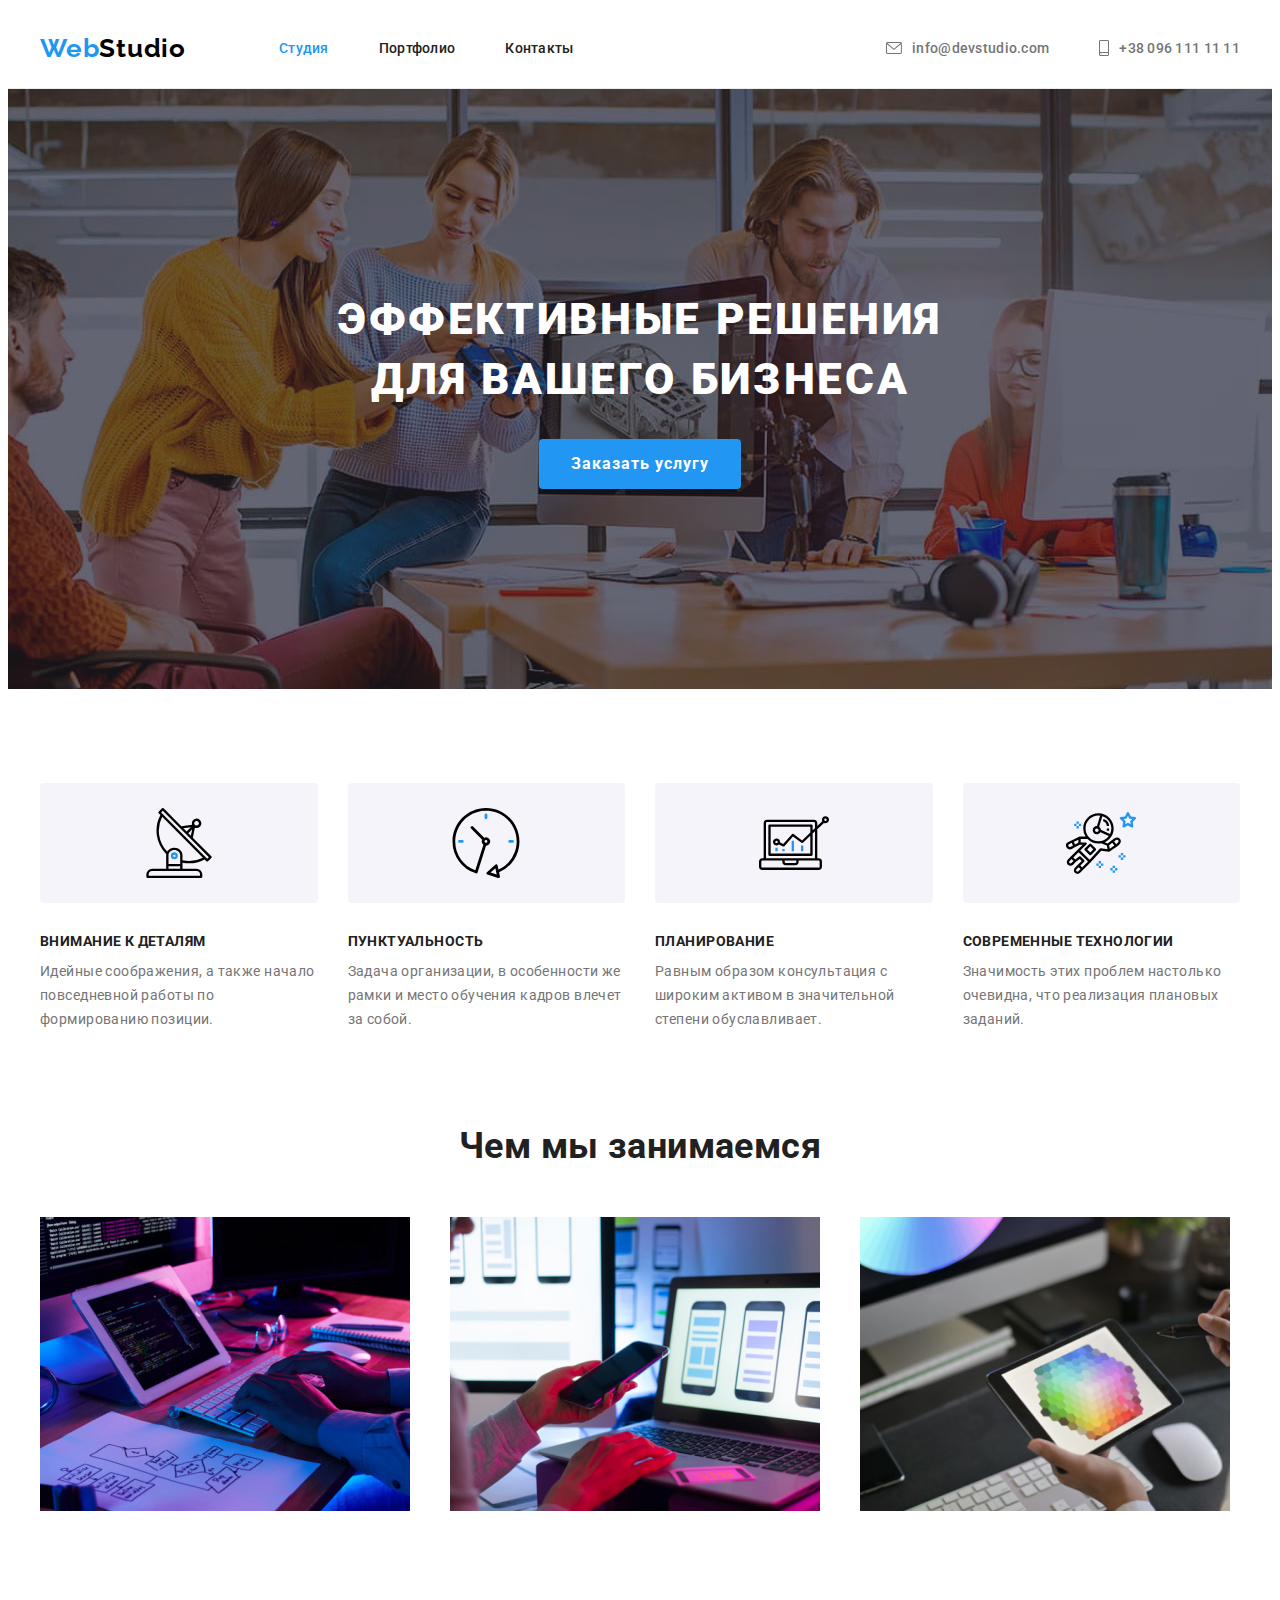
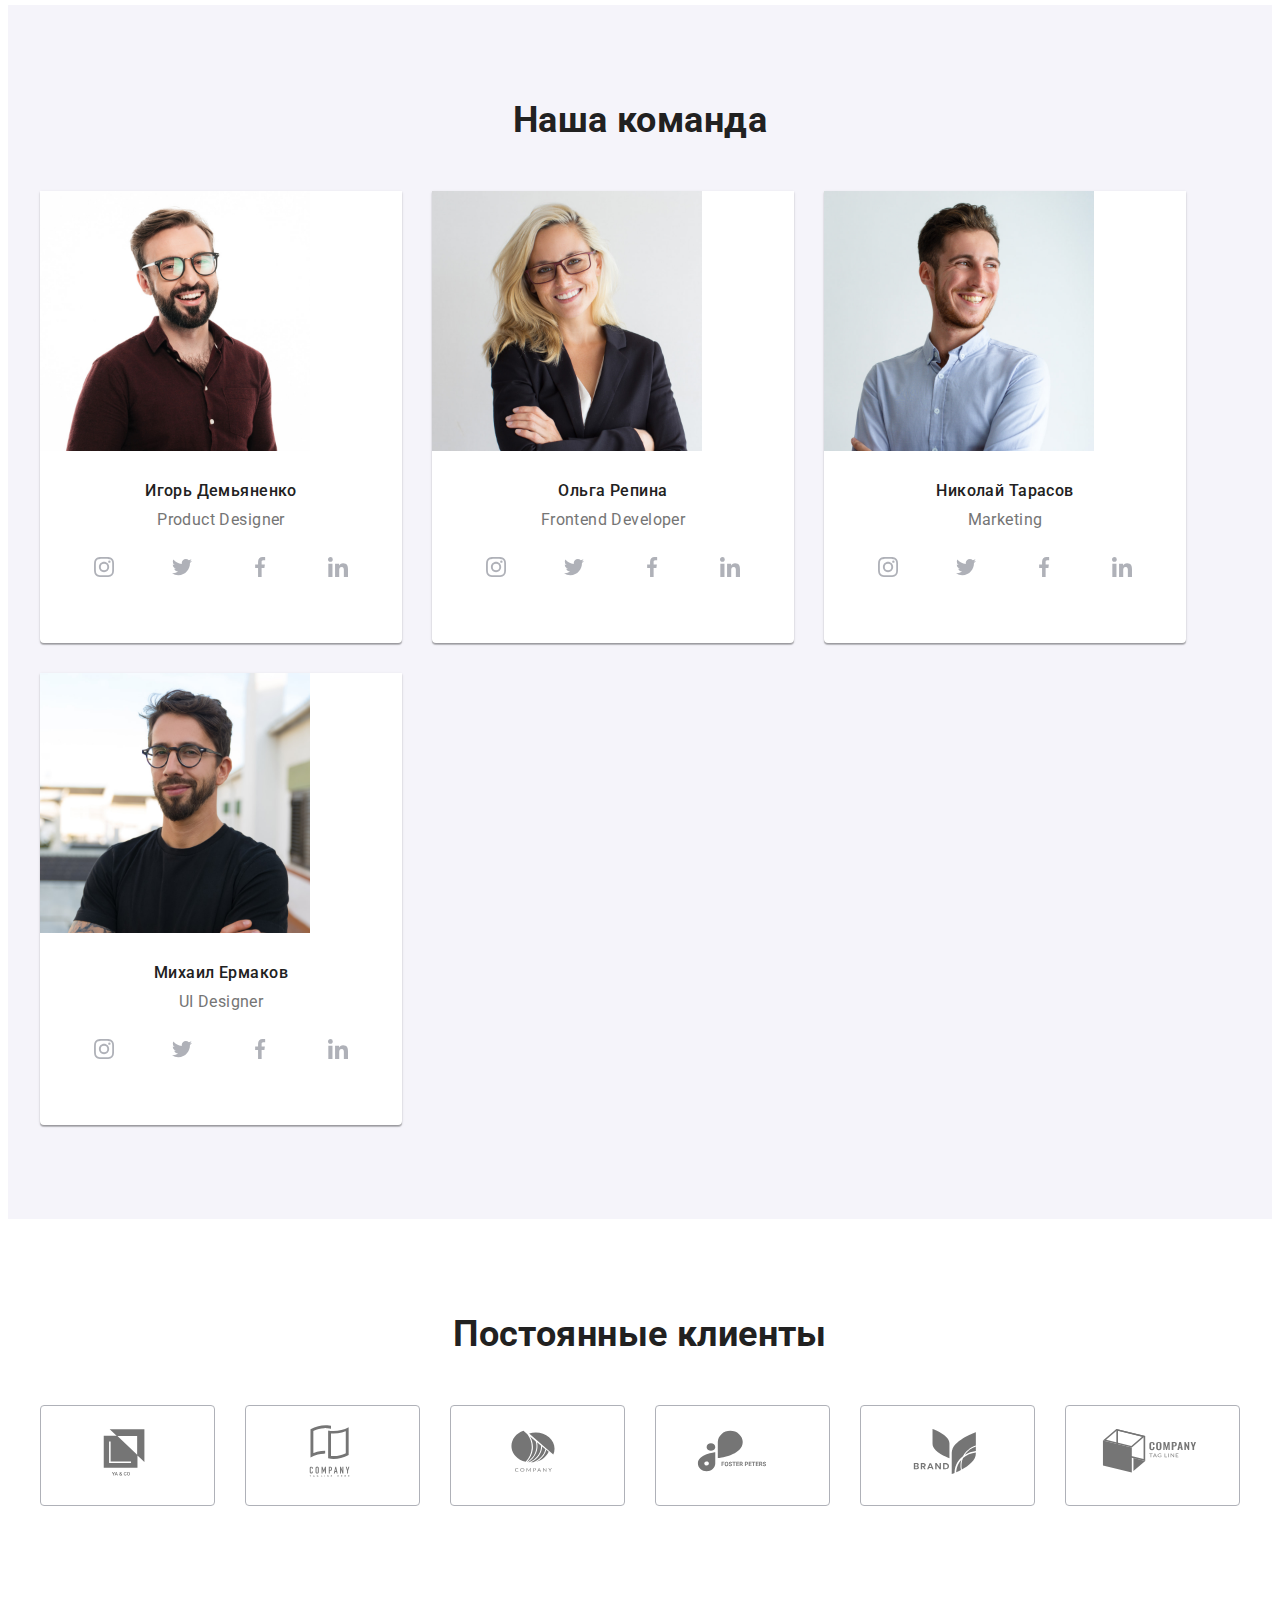
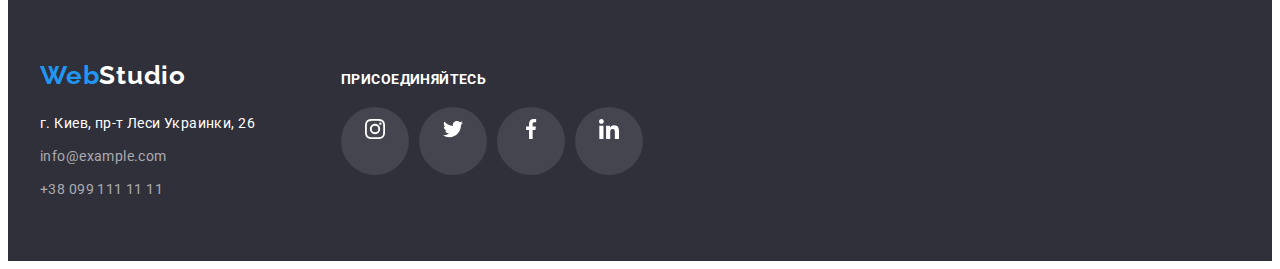
==== commit 00f99087: "corrected misstakes" ====
--- a/index.html
+++ b/index.html
@@ -144,8 +144,6 @@
             <div class="team-wrapper">
               <h3 class="team-uppertitle">Игорь Демьяненко</h3>
               <p lang="en" class="team-text">Product Designer</p>
-            </div>
-            <div class="team-icons">
               <ul class="socials list">
                 <li class="socials-item">
                   <a href="" class="link socials-link" target="_blank" rel="noopener noreferrer nofollow"
@@ -187,8 +185,6 @@
             <div class="team-wrapper">
               <h3 class="team-uppertitle">Ольга Репина</h3>
               <p lang="en" class="team-text">Frontend Developer</p>
-            </div>
-            <div class="team-icons">
               <ul class="socials list">
                 <li class="socials-item">
                   <a href="" class="link socials-link" target="_blank" rel="noopener noreferrer nofollow"
@@ -230,8 +226,6 @@
             <div class="team-wrapper">
               <h3 class="team-uppertitle">Николай Тарасов</h3>
               <p lang="en" class="team-text">Marketing</p>
-            </div>
-            <div class="team-icons">
               <ul class="socials list">
                 <li class="socials-item">
                   <a href="" class="link socials-link" target="_blank" rel="noopener noreferrer nofollow"
@@ -273,8 +267,6 @@
             <div class="team-wrapper">
               <h3 class="team-uppertitle">Михаил Ермаков</h3>
               <p lang="en" class="team-text">UI Designer</p>
-            </div>
-            <div class="team-icons">
               <ul class="socials list">
                 <li class="socials-item">
                   <a href="" class="link socials-link" target="_blank" rel="noopener noreferrer nofollow"
@@ -320,42 +312,42 @@
         <h2 class="section-title clients-title">Постоянные клиенты</h2>
         <ul class="card-set list clients-list">
           <li class="clients-item card-item">
-            <a href="" class="link">
+            <a href="" class="link clients-link">
               <svg width="106" height="60" class="clients-icons">
                 <use href="./images/symbol-defs.svg#logo-1"></use>
               </svg>
             </a>
           </li>
           <li class="clients-item card-item">
-            <a href="" class="link">
+            <a href="" class="link clients-link">
               <svg width="106" height="60" class="clients-icons">
                 <use href="./images/symbol-defs.svg#logo-2"></use>
               </svg>
             </a>
           </li>
           <li class="clients-item card-item">
-            <a href="" class="link">
+            <a href="" class="link clients-link">
               <svg width="106" height="60" class="clients-icons">
                 <use href="./images/symbol-defs.svg#logo-3"></use>
               </svg>
             </a>
           </li>
           <li class="clients-item card-item">
-            <a href="" class="link">
+            <a href="" class="link clients-link">
               <svg width="106" height="60" class="clients-icons">
                 <use href="./images/symbol-defs.svg#logo-4"></use>
               </svg>
             </a>
           </li>
           <li class="clients-item card-item">
-            <a href="" class="link">
+            <a href="" class="link clients-link">
               <svg width="106" height="60" class="clients-icons">
                 <use href="./images/symbol-defs.svg#logo-5"></use>
               </svg>
             </a>
           </li>
           <li class="clients-item card-item">
-            <a href="" class="link">
+            <a href="" class="link clients-link">
               <svg width="106" height="60" class="clients-icons">
                 <use href="./images/symbol-defs.svg#logo-6"></use>
               </svg>
@@ -377,45 +369,45 @@
                 class="address-link link">г. Киев, пр-т Леси Украинки, 26</a>
             </li>
             <li class="address-item">
-              <a href="mailto:info@example.com" class="address-contact link">info@example.com</a>
+              <a href="mailto:info@example.com" class="address-link address-contact link">info@example.com</a>
             </li>
             <li class="address-item">
-              <a href="tel:+380991111111" class="address-contact link">+38 099 111 11 11</a>
+              <a href="tel:+380991111111" class="address-link address-contact link">+38 099 111 11 11</a>
             </li>
           </ul>
         </address>
       </div>
       <div class="footer-socials">
         <h2 class="section-title footer-socials-title">присоединяйтесь</h2>
-        <ul class="footer-socials list">
-          <li class="footer-socials-item">
-            <a href="" class="link footer-socials-link" target="_blank" rel="noopener noreferrer nofollow"
+        <ul class="socials list">
+          <li class="socials-item">
+            <a href="" class="link socials-link" target="_blank" rel="noopener noreferrer nofollow"
               aria-label="instagram">
-              <svg width="20" height="20" class="footer-social-icon">
+              <svg width="20" height="20" class="social-icon">
                 <use href="./images/symbol-defs.svg#instagram"></use>
               </svg>
             </a>
           </li>
-          <li class="footer-socials-item">
-            <a href="" class="link footer-socials-link" target="_blank" rel="noopener noreferrer nofollow"
+          <li class="socials-item">
+            <a href="" class="link socials-link" target="_blank" rel="noopener noreferrer nofollow"
               aria-label="twitter">
-              <svg width="20" height="20" class="footer-social-icon">
+              <svg width="20" height="20" class="social-icon">
                 <use href="./images/symbol-defs.svg#twitter"></use>
               </svg>
             </a>
           </li>
-          <li class="footer-socials-item">
-            <a href="" class="link footer-socials-link" target="_blank" rel="noopener noreferrer nofollow"
+          <li class="socials-item">
+            <a href="" class="link socials-link" target="_blank" rel="noopener noreferrer nofollow"
               aria-label="facebook">
-              <svg width="20" height="20" class="footer-social-icon">
+              <svg width="20" height="20" class="social-icon">
                 <use href="./images/symbol-defs.svg#facebook"></use>
               </svg>
             </a>
           </li>
-          <li class="footer-socials-item">
-            <a href="" class="link footer-socials-link" target="_blank" rel="noopener noreferrer nofollow"
+          <li class="socials-item">
+            <a href="" class="link socials-link" target="_blank" rel="noopener noreferrer nofollow"
               aria-label="linkedin">
-              <svg width="20" height="20" class="footer-social-icon">
+              <svg width="20" height="20" class="social-icon">
                 <use href="./images/symbol-defs.svg#linkedin"></use>
               </svg>
             </a>
--- a/css/styles.css
+++ b/css/styles.css
@@ -178,18 +178,17 @@
 }
 
 .header-icon {
-  fill: var(--grey-txt-cl);
-}
-
-.header-contact:hover,
-.header-contact:focus {
+  fill: currentColor;
+}
+
+.header-contact-link:hover,
+.header-contact-link:focus {
   color: var(--accent-txt-cl);
-  cursor: pointer;
-}
-
-.header-contact:hover .header-icon {
+}
+
+/* .header-contact-link:hover .header-icon {
   fill: var(--accent-txt-cl);
-}
+} */
 
 .header-container {
   display: flex;
@@ -237,6 +236,7 @@
     url(../images/background/hero-bg.jpg);
   background-repeat: no-repeat;
   background-position: center;
+  background-size: 1600px auto;
 }
 
 .hero-title {
@@ -330,7 +330,7 @@
 }
 
 .team-wrapper {
-  padding: 30px 30px 0 30px;
+  padding: 30px;
 }
 
 .team-text,
@@ -346,12 +346,15 @@
   margin-bottom: 10px;
 }
 
+.team-text {
+  margin-bottom: 16px;
+}
+
 .socials {
   display: flex;
   align-items: center;
   justify-content: center;
   gap: 10px;
-  padding: 16px 32px 30px;
 }
 
 .socials-link {
@@ -371,17 +374,21 @@
 
 .socials-link:hover,
 .socials-link:focus {
-  background: var(--accent-txt-cl);
-}
-
-.socials-link:hover .social-icon {
+  background-color: var(--accent-txt-cl);
+}
+
+.socials-link:hover .social-icon,
+.socials-link:focus .social-icon {
   fill: var(--wh-txt-cl);
 }
 
 /* Clients section */
 .clients-item {
-  box-sizing: border-box;
   --items: 6;
+}
+
+.clients-link {
+  display: block;
   padding: 16px 31px;
   border: 1px solid var(--fill);
   border-radius: 4px;
@@ -391,11 +398,10 @@
   fill: var(--fill);
 }
 
-.clients-item:hover,
-.clients-item:focus {
+.clients-link:hover,
+.clients-link:focus {
   color: var(--accent-txt-cl);
   border: 1px solid var(--accent-txt-cl);
-  cursor: pointer;
 }
 
 .clients-icons {
@@ -417,8 +423,6 @@
 address {
   display: block;
   font-style: normal;
-
-  /* margin-top: 20px; */
 }
 
 .address-item {
@@ -442,45 +446,37 @@
   margin-right: 70px;
 }
 
+.address-link:hover,
+.address-link:focus {
+  color: var(--accent-txt-cl);
+}
+
 .footer-container {
   display: flex;
   flex-wrap: wrap;
+  align-items: baseline;
 }
 
 .footer-socials-title {
+  text-align: start;
+  text-transform: uppercase;
   font-size: 14px;
   line-height: calc(16 / 14);
   color: var(--wh-txt-cl);
-  margin-bottom: 8px;
-}
-
-.footer-socials {
-  display: flex;
-  align-items: center;
-  flex-wrap: wrap;
-  width: 206px;
-  height: 60px;
-  gap: 10px;
-}
-
-.footer-socials-link {
-  display: flex;
-  align-items: baseline;
-  justify-content: center;
-  width: 44px;
-  height: 44px;
+  margin-bottom: 20px;
+}
+
+.footer .socials-link {
   background-color: rgba(255, 255, 255, 0.1);
-  border-radius: 50%;
-  padding: 12px;
-}
-
-.footer-social-icon {
+}
+
+.footer .social-icon {
   fill: var(--wh-txt-cl);
 }
 
-.footer-socials-link:hover,
-.footer-socials-link:focus {
-  background: var(--accent-txt-cl);
+.footer .socials-link:hover,
+.footer .socials-link:focus {
+  background-color: var(--accent-txt-cl);
 }
 
 /* Portfolio */
@@ -495,6 +491,7 @@
 }
 
 .filter-btn {
+  display: block;
   padding: 6px 22px;
   font-weight: 500;
   line-height: calc(26 / 16);
@@ -517,7 +514,6 @@
 /* Project */
 
 .project-item {
-  width: 370px;
   --items: 3;
 }
 
@@ -541,9 +537,12 @@
   line-height: calc(30 / 16);
 }
 
-.project-item:hover,
-.project-item:focus {
-  border: 1px solid var(--border-sec-cl);
+.project-link {
+  display: block;
+}
+
+.project-link:hover,
+.project-link:focus {
   box-shadow: 0px 1px 1px rgba(0, 0, 0, 0.12), 0px 4px 4px rgba(0, 0, 0, 0.06),
     1px 4px 6px rgba(0, 0, 0, 0.16);
 }
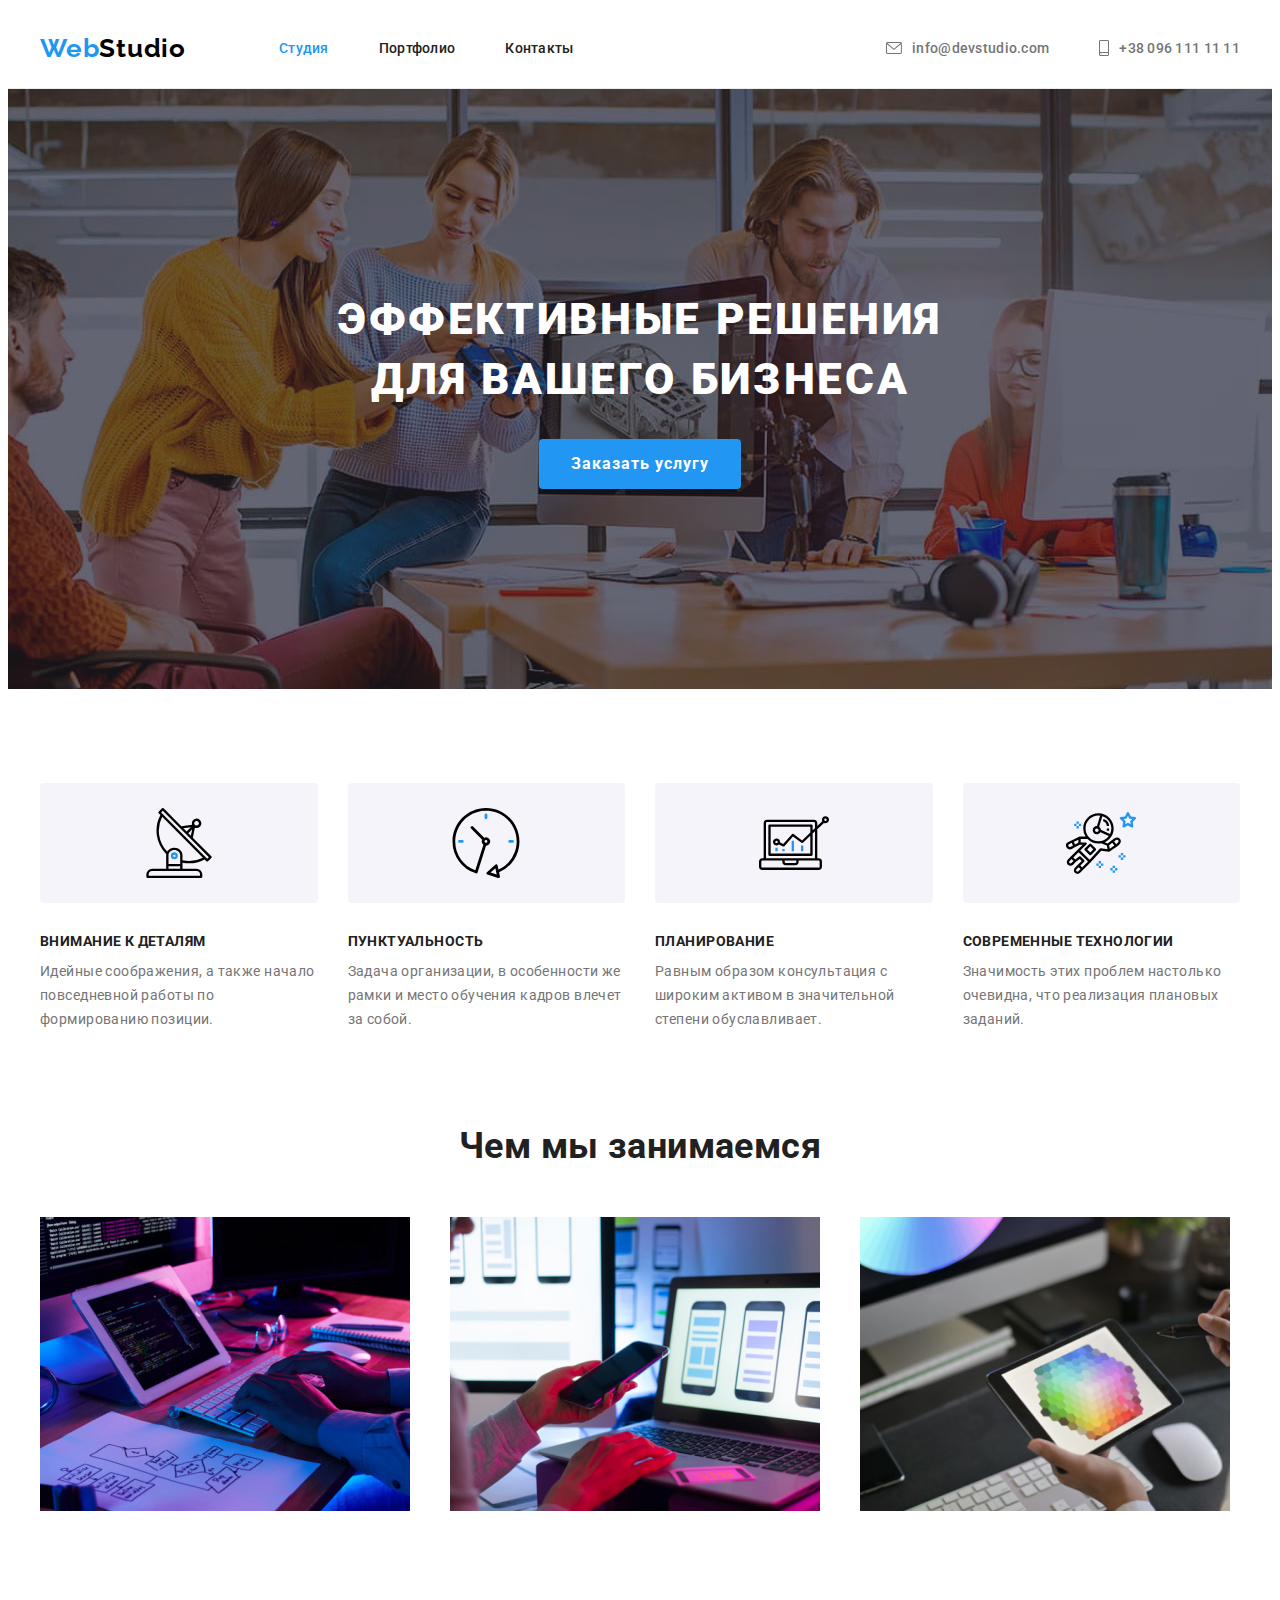
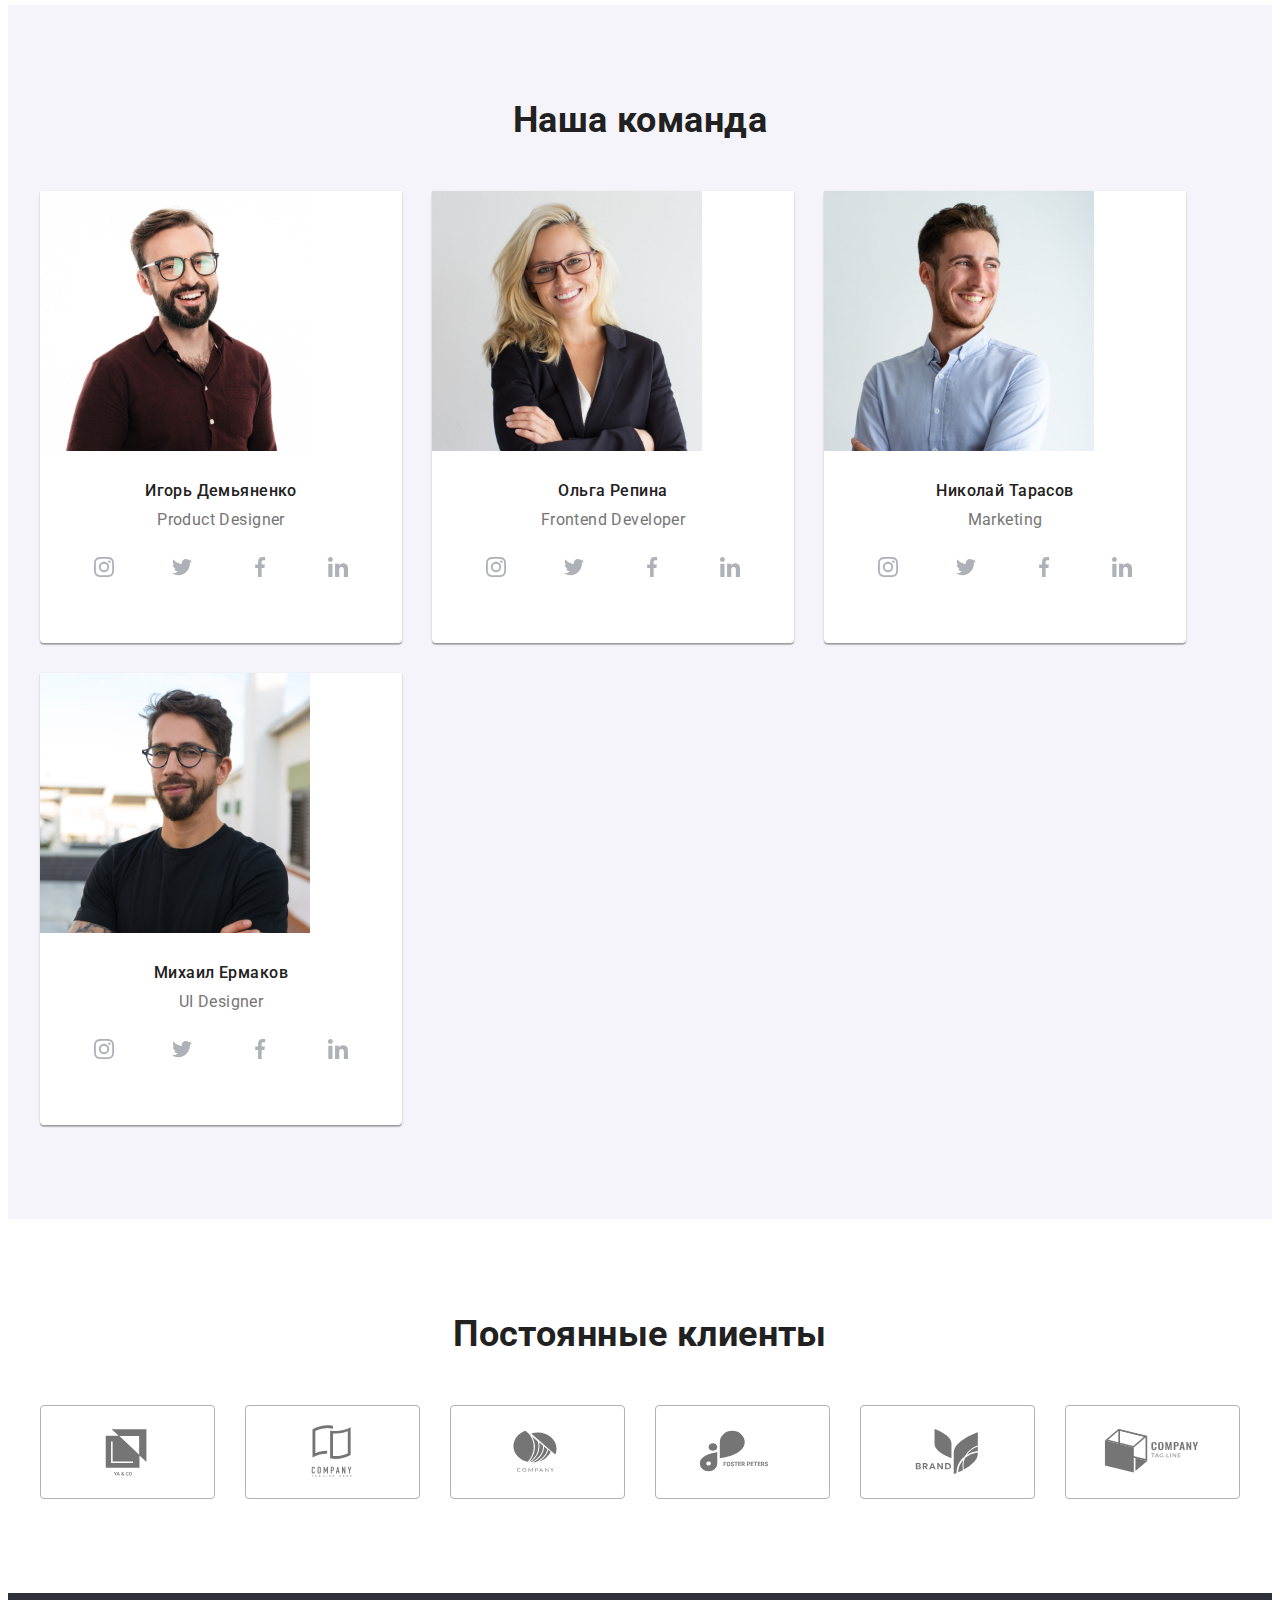
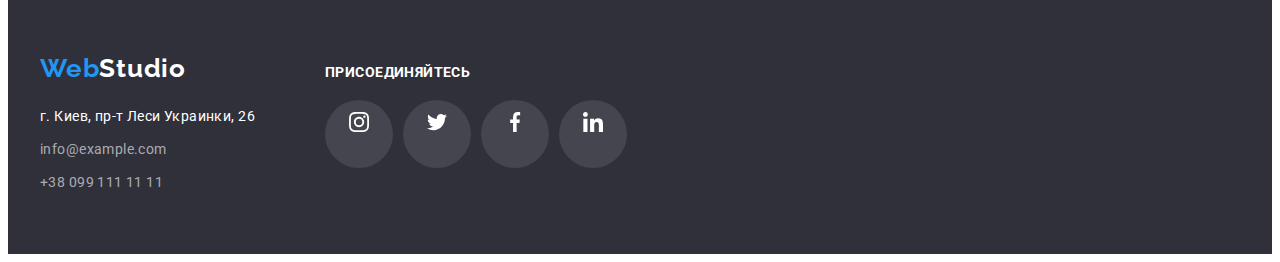
==== commit 2fcb8bdf: "update" ====
--- a/index.html
+++ b/index.html
@@ -39,14 +39,14 @@
         <li class="header-contact">
           <a href="mailto:info@devstudio.com" class="header-contact-link link">
             <svg width="16" height="12" class="header-icon">
-              <use href="./images/symbol-defs.svg#mail"></use>
+              <use href="./images/icons.svg#mail"></use>
             </svg>info@devstudio.com
           </a>
         </li>
         <li class="header-contact">
           <a href="tel:+380961111111" class="header-contact-link link">
             <svg width="10" height="16" class="header-icon">
-              <use href="./images/symbol-defs.svg#phone"></use>
+              <use href="./images/icons.svg#phone"></use>
             </svg>+38 096 111 11 11
           </a>
         </li>
@@ -70,7 +70,7 @@
           <li class="about-item card-item">
             <div class="about-wrapper">
               <svg width="70" height="70" class="about-icons">
-                <use href="./images/symbol-defs.svg#antenna"></use>
+                <use href="./images/icons.svg#antenna"></use>
               </svg>
             </div>
             <h3 class="about-uppertitle">Внимание к деталям</h3>
@@ -81,7 +81,7 @@
           <li class="about-item card-item">
             <div class="about-wrapper">
               <svg width="70" height="70" class="about-icons">
-                <use href="./images/symbol-defs.svg#clock"></use>
+                <use href="./images/icons.svg#clock"></use>
               </svg>
             </div>
             <h3 class="about-uppertitle">Пунктуальность</h3>
@@ -92,7 +92,7 @@
           <li class="about-item card-item">
             <div class="about-wrapper">
               <svg width="70" height="70" class="about-icons">
-                <use href="./images/symbol-defs.svg#diagram"></use>
+                <use href="./images/icons.svg#diagram"></use>
               </svg>
             </div>
             <h3 class="about-uppertitle">Планирование</h3>
@@ -103,7 +103,7 @@
           <li class="about-item card-item">
             <div class="about-wrapper">
               <svg width="70" height="70" class="about-icons">
-                <use href="./images/symbol-defs.svg#astronaut"></use>
+                <use href="./images/icons.svg#astronaut"></use>
               </svg>
             </div>
             <h3 class="about-uppertitle">Современные технологии</h3>
@@ -149,7 +149,7 @@
                   <a href="" class="link socials-link" target="_blank" rel="noopener noreferrer nofollow"
                     aria-label="instagram">
                     <svg width="20" height="20" class="social-icon">
-                      <use href="./images/symbol-defs.svg#instagram"></use>
+                      <use href="./images/icons.svg#instagram"></use>
                     </svg>
                   </a>
                 </li>
@@ -157,7 +157,7 @@
                   <a href="" class="link socials-link" target="_blank" rel="noopener noreferrer nofollow"
                     aria-label="twitter">
                     <svg width="20" height="20" class="social-icon">
-                      <use href="./images/symbol-defs.svg#twitter"></use>
+                      <use href="./images/icons.svg#twitter"></use>
                     </svg>
                   </a>
                 </li>
@@ -165,7 +165,7 @@
                   <a href="" class="link socials-link" target="_blank" rel="noopener noreferrer nofollow"
                     aria-label="facebook">
                     <svg width="20" height="20" class="social-icon">
-                      <use href="./images/symbol-defs.svg#facebook"></use>
+                      <use href="./images/icons.svg#facebook"></use>
                     </svg>
                   </a>
                 </li>
@@ -173,7 +173,7 @@
                   <a href="" class="link socials-link" target="_blank" rel="noopener noreferrer nofollow"
                     aria-label="linkedin">
                     <svg width="20" height="20" class="social-icon">
-                      <use href="./images/symbol-defs.svg#linkedin"></use>
+                      <use href="./images/icons.svg#linkedin"></use>
                     </svg>
                   </a>
                 </li>
@@ -190,7 +190,7 @@
                   <a href="" class="link socials-link" target="_blank" rel="noopener noreferrer nofollow"
                     aria-label="instagram">
                     <svg width="20" height="20" class="social-icon">
-                      <use href="./images/symbol-defs.svg#instagram"></use>
+                      <use href="./images/icons.svg#instagram"></use>
                     </svg>
                   </a>
                 </li>
@@ -198,7 +198,7 @@
                   <a href="" class="link socials-link" target="_blank" rel="noopener noreferrer nofollow"
                     aria-label="twitter">
                     <svg width="20" height="20" class="social-icon">
-                      <use href="./images/symbol-defs.svg#twitter"></use>
+                      <use href="./images/icons.svg#twitter"></use>
                     </svg>
                   </a>
                 </li>
@@ -206,7 +206,7 @@
                   <a href="" class="link socials-link" target="_blank" rel="noopener noreferrer nofollow"
                     aria-label="facebook">
                     <svg width="20" height="20" class="social-icon">
-                      <use href="./images/symbol-defs.svg#facebook"></use>
+                      <use href="./images/icons.svg#facebook"></use>
                     </svg>
                   </a>
                 </li>
@@ -214,7 +214,7 @@
                   <a href="" class="link socials-link" target="_blank" rel="noopener noreferrer nofollow"
                     aria-label="linkedin">
                     <svg width="20" height="20" class="social-icon">
-                      <use href="./images/symbol-defs.svg#linkedin"></use>
+                      <use href="./images/icons.svg#linkedin"></use>
                     </svg>
                   </a>
                 </li>
@@ -231,7 +231,7 @@
                   <a href="" class="link socials-link" target="_blank" rel="noopener noreferrer nofollow"
                     aria-label="instagram">
                     <svg width="20" height="20" class="social-icon">
-                      <use href="./images/symbol-defs.svg#instagram"></use>
+                      <use href="./images/icons.svg#instagram"></use>
                     </svg>
                   </a>
                 </li>
@@ -239,7 +239,7 @@
                   <a href="" class="link socials-link" target="_blank" rel="noopener noreferrer nofollow"
                     aria-label="twitter">
                     <svg width="20" height="20" class="social-icon">
-                      <use href="./images/symbol-defs.svg#twitter"></use>
+                      <use href="./images/icons.svg#twitter"></use>
                     </svg>
                   </a>
                 </li>
@@ -247,7 +247,7 @@
                   <a href="" class="link socials-link" target="_blank" rel="noopener noreferrer nofollow"
                     aria-label="facebook">
                     <svg width="20" height="20" class="social-icon">
-                      <use href="./images/symbol-defs.svg#facebook"></use>
+                      <use href="./images/icons.svg#facebook"></use>
                     </svg>
                   </a>
                 </li>
@@ -255,7 +255,7 @@
                   <a href="" class="link socials-link" target="_blank" rel="noopener noreferrer nofollow"
                     aria-label="linkedin">
                     <svg width="20" height="20" class="social-icon">
-                      <use href="./images/symbol-defs.svg#linkedin"></use>
+                      <use href="./images/icons.svg#linkedin"></use>
                     </svg>
                   </a>
                 </li>
@@ -272,7 +272,7 @@
                   <a href="" class="link socials-link" target="_blank" rel="noopener noreferrer nofollow"
                     aria-label="instagram">
                     <svg width="20" height="20" class="social-icon">
-                      <use href="./images/symbol-defs.svg#instagram"></use>
+                      <use href="./images/icons.svg#instagram"></use>
                     </svg>
                   </a>
                 </li>
@@ -280,7 +280,7 @@
                   <a href="" class="link socials-link" target="_blank" rel="noopener noreferrer nofollow"
                     aria-label="twitter">
                     <svg width="20" height="20" class="social-icon">
-                      <use href="./images/symbol-defs.svg#twitter"></use>
+                      <use href="./images/icons.svg#twitter"></use>
                     </svg>
                   </a>
                 </li>
@@ -288,7 +288,7 @@
                   <a href="" class="link socials-link" target="_blank" rel="noopener noreferrer nofollow"
                     aria-label="facebook">
                     <svg width="20" height="20" class="social-icon">
-                      <use href="./images/symbol-defs.svg#facebook"></use>
+                      <use href="./images/icons.svg#facebook"></use>
                     </svg>
                   </a>
                 </li>
@@ -296,7 +296,7 @@
                   <a href="" class="link socials-link" target="_blank" rel="noopener noreferrer nofollow"
                     aria-label="linkedin">
                     <svg width="20" height="20" class="social-icon">
-                      <use href="./images/symbol-defs.svg#linkedin"></use>
+                      <use href="./images/icons.svg#linkedin"></use>
                     </svg>
                   </a>
                 </li>
@@ -314,42 +314,42 @@
           <li class="clients-item card-item">
             <a href="" class="link clients-link">
               <svg width="106" height="60" class="clients-icons">
-                <use href="./images/symbol-defs.svg#logo-1"></use>
-              </svg>
-            </a>
-          </li>
-          <li class="clients-item card-item">
-            <a href="" class="link clients-link">
-              <svg width="106" height="60" class="clients-icons">
-                <use href="./images/symbol-defs.svg#logo-2"></use>
-              </svg>
-            </a>
-          </li>
-          <li class="clients-item card-item">
-            <a href="" class="link clients-link">
-              <svg width="106" height="60" class="clients-icons">
-                <use href="./images/symbol-defs.svg#logo-3"></use>
-              </svg>
-            </a>
-          </li>
-          <li class="clients-item card-item">
-            <a href="" class="link clients-link">
-              <svg width="106" height="60" class="clients-icons">
-                <use href="./images/symbol-defs.svg#logo-4"></use>
-              </svg>
-            </a>
-          </li>
-          <li class="clients-item card-item">
-            <a href="" class="link clients-link">
-              <svg width="106" height="60" class="clients-icons">
-                <use href="./images/symbol-defs.svg#logo-5"></use>
-              </svg>
-            </a>
-          </li>
-          <li class="clients-item card-item">
-            <a href="" class="link clients-link">
-              <svg width="106" height="60" class="clients-icons">
-                <use href="./images/symbol-defs.svg#logo-6"></use>
+                <use href="./images/icons.svg#logo-1"></use>
+              </svg>
+            </a>
+          </li>
+          <li class="clients-item card-item">
+            <a href="" class="link clients-link">
+              <svg width="106" height="60" class="clients-icons">
+                <use href="./images/icons.svg#logo-2"></use>
+              </svg>
+            </a>
+          </li>
+          <li class="clients-item card-item">
+            <a href="" class="link clients-link">
+              <svg width="106" height="60" class="clients-icons">
+                <use href="./images/icons.svg#logo-3"></use>
+              </svg>
+            </a>
+          </li>
+          <li class="clients-item card-item">
+            <a href="" class="link clients-link">
+              <svg width="106" height="60" class="clients-icons">
+                <use href="./images/icons.svg#logo-4"></use>
+              </svg>
+            </a>
+          </li>
+          <li class="clients-item card-item">
+            <a href="" class="link clients-link">
+              <svg width="106" height="60" class="clients-icons">
+                <use href="./images/icons.svg#logo-5"></use>
+              </svg>
+            </a>
+          </li>
+          <li class="clients-item card-item">
+            <a href="" class="link clients-link">
+              <svg width="106" height="60" class="clients-icons">
+                <use href="./images/icons.svg#logo-6"></use>
               </svg>
             </a>
           </li>
@@ -384,7 +384,7 @@
             <a href="" class="link socials-link" target="_blank" rel="noopener noreferrer nofollow"
               aria-label="instagram">
               <svg width="20" height="20" class="social-icon">
-                <use href="./images/symbol-defs.svg#instagram"></use>
+                <use href="./images/icons.svg#instagram"></use>
               </svg>
             </a>
           </li>
@@ -392,7 +392,7 @@
             <a href="" class="link socials-link" target="_blank" rel="noopener noreferrer nofollow"
               aria-label="twitter">
               <svg width="20" height="20" class="social-icon">
-                <use href="./images/symbol-defs.svg#twitter"></use>
+                <use href="./images/icons.svg#twitter"></use>
               </svg>
             </a>
           </li>
@@ -400,7 +400,7 @@
             <a href="" class="link socials-link" target="_blank" rel="noopener noreferrer nofollow"
               aria-label="facebook">
               <svg width="20" height="20" class="social-icon">
-                <use href="./images/symbol-defs.svg#facebook"></use>
+                <use href="./images/icons.svg#facebook"></use>
               </svg>
             </a>
           </li>
@@ -408,7 +408,7 @@
             <a href="" class="link socials-link" target="_blank" rel="noopener noreferrer nofollow"
               aria-label="linkedin">
               <svg width="20" height="20" class="social-icon">
-                <use href="./images/symbol-defs.svg#linkedin"></use>
+                <use href="./images/icons.svg#linkedin"></use>
               </svg>
             </a>
           </li>
--- a/css/styles.css
+++ b/css/styles.css
@@ -388,7 +388,9 @@
 }
 
 .clients-link {
-  display: block;
+  display: flex;
+  justify-content: center;
+  align-items: center;
   padding: 16px 31px;
   border: 1px solid var(--fill);
   border-radius: 4px;
@@ -441,11 +443,6 @@
   color: var(--address-cl);
 }
 
-.address-container {
-  width: 231px;
-  margin-right: 70px;
-}
-
 .address-link:hover,
 .address-link:focus {
   color: var(--accent-txt-cl);
@@ -455,6 +452,7 @@
   display: flex;
   flex-wrap: wrap;
   align-items: baseline;
+  gap: 70px;
 }
 
 .footer-socials-title {
